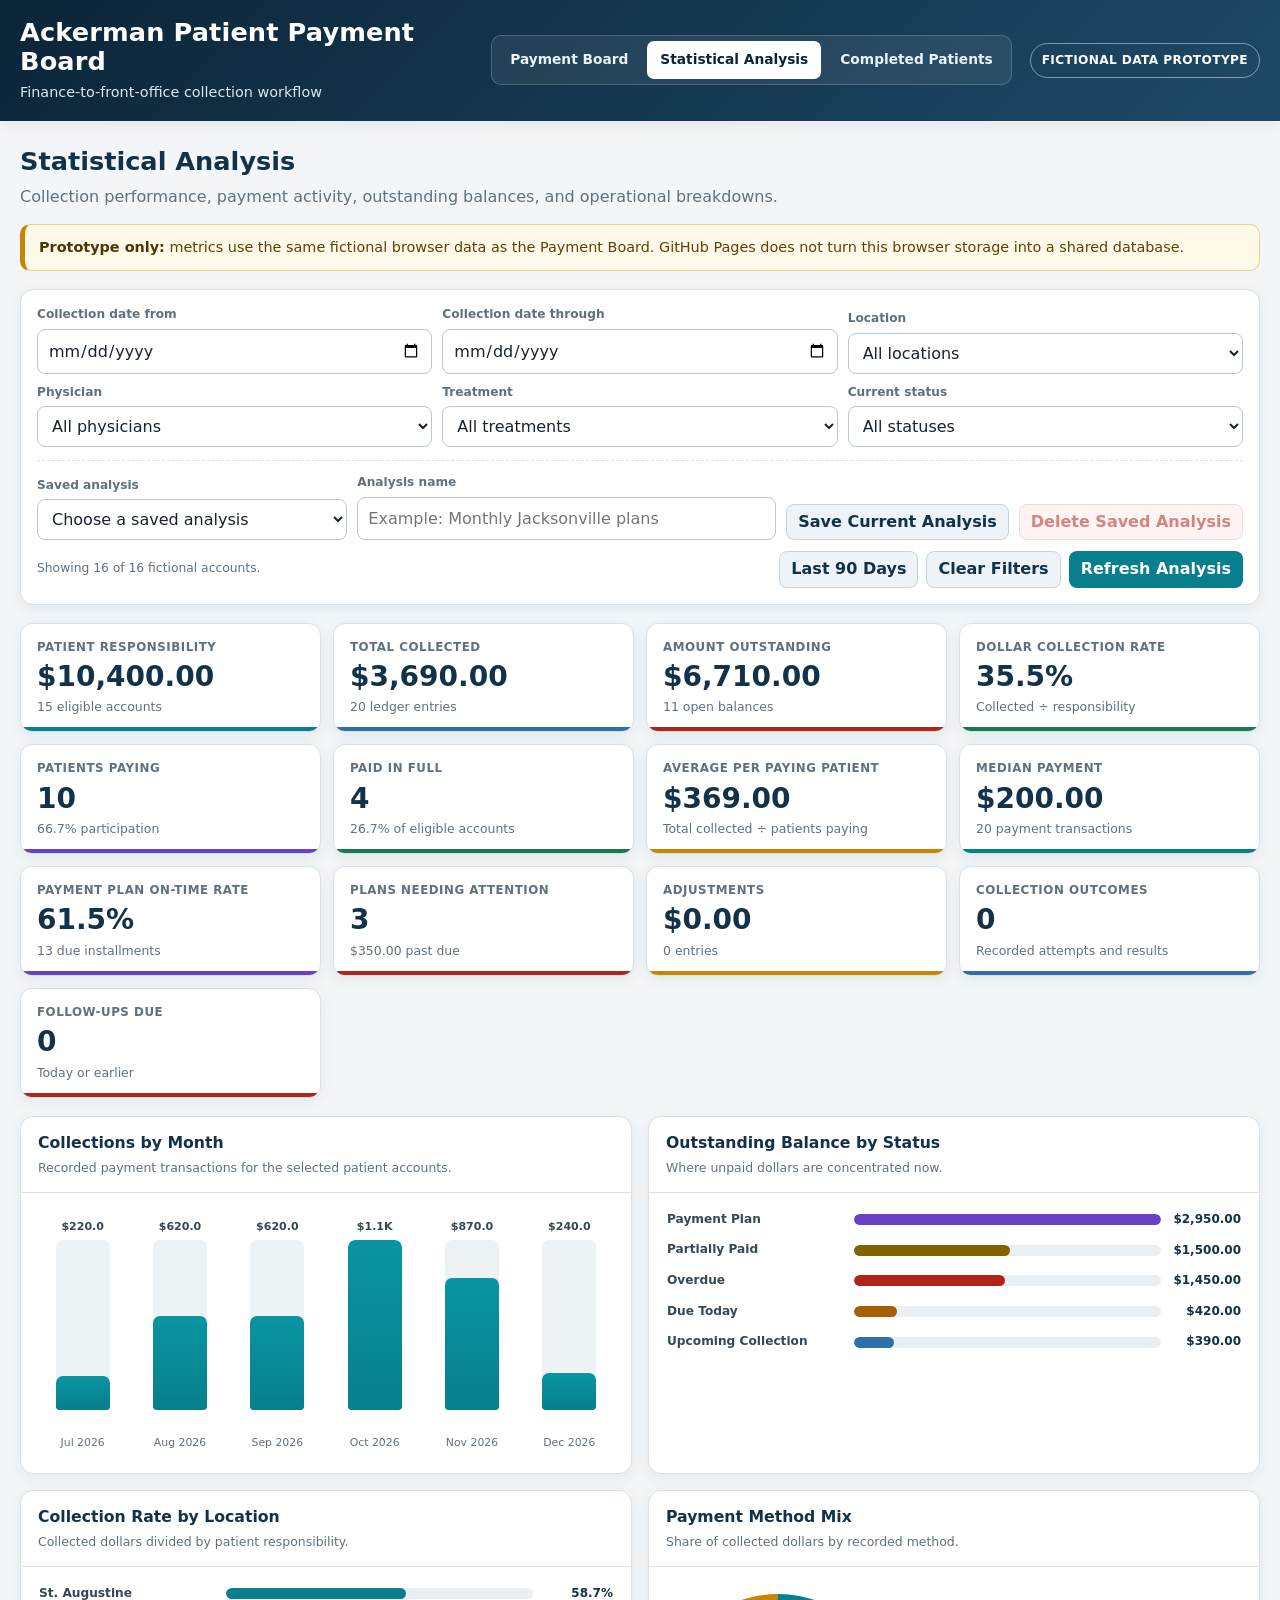
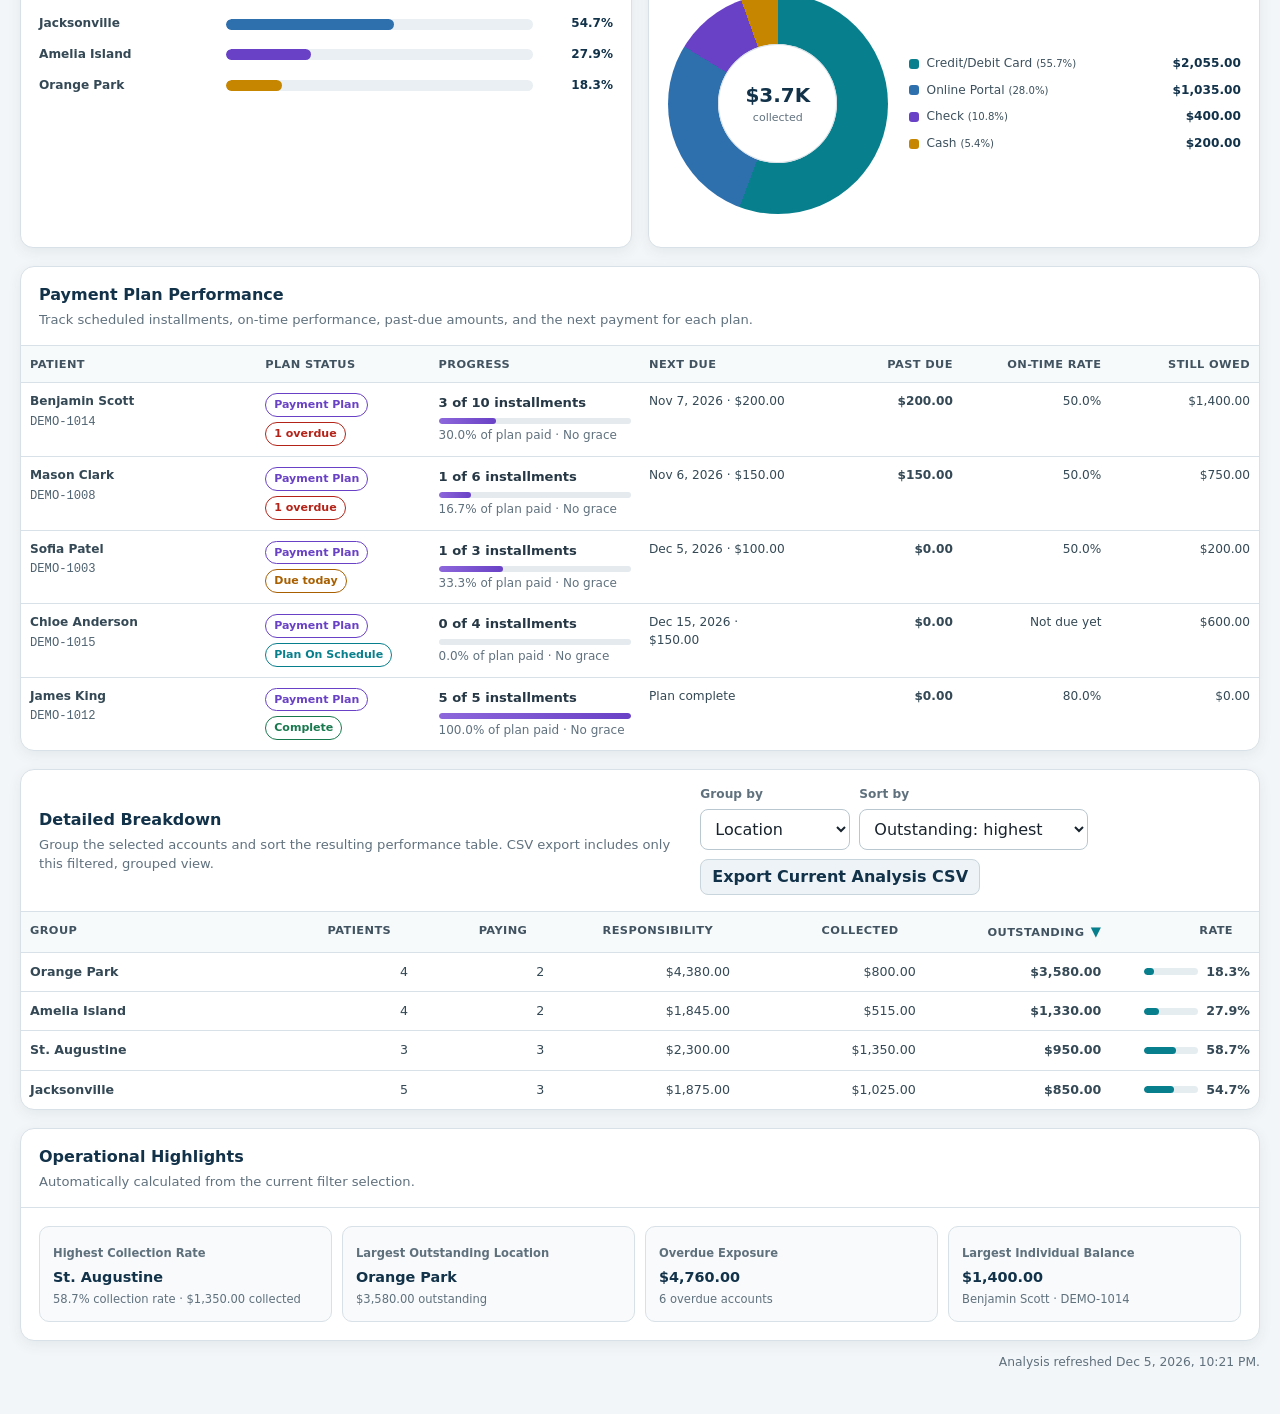
==== analytics.html @ dd2106c2 "Add files via upload" ====
<!DOCTYPE html>
<html lang="en">
<head>
  <meta charset="UTF-8">
  <meta name="viewport" content="width=device-width, initial-scale=1.0">
  <meta name="description" content="Statistical analysis for the fictional Ackerman patient payment prototype.">
  <link rel="icon" href="data:,">
  <title>Ackerman Payment Statistical Analysis - Prototype</title>
  <link rel="stylesheet" href="styles.css">
  <script src="data.js" defer></script>
  <script src="analytics.js" defer></script>
</head>
<body>
  <header class="app-header">
    <div class="header-inner">
      <div class="brand">
        <h1>Ackerman Patient Payment Board</h1>
        <p>Finance-to-front-office collection workflow</p>
      </div>
      <nav class="app-nav" aria-label="Application pages">
        <a href="index.html">Payment Board</a>
        <a class="active" href="analytics.html" aria-current="page">Statistical Analysis</a>
        <a href="completed.html">Completed Patients</a>
      </nav>
      <div class="demo-chip">FICTIONAL DATA PROTOTYPE</div>
    </div>
  </header>

  <main class="page-shell">
    <div class="page-heading">
      <div>
        <h2>Statistical Analysis</h2>
        <p>Collection performance, payment activity, outstanding balances, and operational breakdowns.</p>
      </div>
    </div>

    <div class="notice">
      <strong>Prototype only:</strong> metrics use the same fictional browser data as the Payment Board. GitHub Pages does not turn this browser storage into a shared database.
    </div>

    <section class="analytics-filter-panel" aria-label="Analysis filters">
      <div class="analytics-filter-grid">
        <div class="field">
          <label for="fromDate">Collection date from</label>
          <input id="fromDate" type="date">
        </div>
        <div class="field">
          <label for="toDate">Collection date through</label>
          <input id="toDate" type="date">
        </div>
        <div class="field">
          <label for="analyticsLocationFilter">Location</label>
          <select id="analyticsLocationFilter">
            <option value="all">All locations</option>
          </select>
        </div>
        <div class="field">
          <label for="analyticsPhysicianFilter">Physician</label>
          <select id="analyticsPhysicianFilter">
            <option value="all">All physicians</option>
          </select>
        </div>
        <div class="field">
          <label for="analyticsTreatmentFilter">Treatment</label>
          <select id="analyticsTreatmentFilter">
            <option value="all">All treatments</option>
          </select>
        </div>
        <div class="field">
          <label for="analyticsStatusFilter">Current status</label>
          <select id="analyticsStatusFilter">
            <option value="all">All statuses</option>
            <option value="Overdue">Overdue</option>
            <option value="Due Today">Due Today</option>
            <option value="Upcoming Collection">Upcoming Collection</option>
            <option value="Partially Paid">All Partially Paid</option>
            <option value="Partial Overdue">Partially Paid - Overdue</option>
            <option value="Partial Due Today">Partially Paid - Due Today</option>
            <option value="Payment Plan">All Payment Plans</option>
            <option value="Plan Overdue">Payment Plan - Overdue</option>
            <option value="Plan Due Today">Payment Plan - Due Today</option>
            <option value="Plan Grace Period">Payment Plan - Grace Period</option>
            <option value="Plan On Schedule">Payment Plan - On Schedule</option>
            <option value="Paid in Full">Paid in Full</option>
            <option value="No Responsibility">No Responsibility</option>
          </select>
        </div>
      </div>
      <div class="saved-view-bar analytics-saved-views" aria-label="Saved analysis views">
        <div class="field"><label for="analyticsSavedViewSelect">Saved analysis</label><select id="analyticsSavedViewSelect"><option value="">Choose a saved analysis</option></select></div>
        <div class="field"><label for="analyticsSavedViewName">Analysis name</label><input id="analyticsSavedViewName" maxlength="60" placeholder="Example: Monthly Jacksonville plans"></div>
        <button class="btn btn-secondary" id="saveAnalyticsViewButton" type="button">Save Current Analysis</button>
        <button class="btn btn-danger" id="deleteAnalyticsViewButton" type="button" disabled>Delete Saved Analysis</button>
      </div>
      <div class="analytics-filter-footer">
        <div class="filter-context" id="filterContext" aria-live="polite">Showing all fictional patient accounts.</div>
        <div class="toolbar-actions-right">
          <button class="btn btn-secondary" id="last90Button" type="button">Last 90 Days</button>
          <button class="btn btn-secondary" id="clearAnalyticsFilters" type="button">Clear Filters</button>
          <button class="btn btn-primary" id="refreshAnalytics" type="button">Refresh Analysis</button>
        </div>
      </div>
    </section>

    <section class="kpi-grid" aria-label="Key performance indicators">
      <article class="kpi-card">
        <div class="kpi-label">Patient Responsibility</div>
        <div class="kpi-value" id="totalResponsibility">$0</div>
        <div class="kpi-subtext" id="responsibilitySubtext">0 eligible accounts</div>
      </article>
      <article class="kpi-card blue">
        <div class="kpi-label">Total Collected</div>
        <div class="kpi-value" id="totalCollected">$0</div>
        <div class="kpi-subtext" id="collectedSubtext">Across selected accounts</div>
      </article>
      <article class="kpi-card red">
        <div class="kpi-label">Amount Outstanding</div>
        <div class="kpi-value" id="totalOutstanding">$0</div>
        <div class="kpi-subtext" id="outstandingSubtext">0 open balances</div>
      </article>
      <article class="kpi-card green">
        <div class="kpi-label">Dollar Collection Rate</div>
        <div class="kpi-value" id="collectionRateKpi">0%</div>
        <div class="kpi-subtext">Collected ÷ responsibility</div>
      </article>
      <article class="kpi-card purple">
        <div class="kpi-label">Patients Paying</div>
        <div class="kpi-value" id="payingPatients">0</div>
        <div class="kpi-subtext" id="participationRate">0% participation</div>
      </article>
      <article class="kpi-card green">
        <div class="kpi-label">Paid in Full</div>
        <div class="kpi-value" id="paidInFull">0</div>
        <div class="kpi-subtext" id="paidInFullRate">0% of eligible accounts</div>
      </article>
      <article class="kpi-card gold">
        <div class="kpi-label">Average per Paying Patient</div>
        <div class="kpi-value" id="averageCollected">$0</div>
        <div class="kpi-subtext">Total collected ÷ patients paying</div>
      </article>
      <article class="kpi-card">
        <div class="kpi-label">Median Payment</div>
        <div class="kpi-value" id="medianPayment">$0</div>
        <div class="kpi-subtext" id="paymentCountSubtext">0 payment transactions</div>
      </article>
      <article class="kpi-card purple">
        <div class="kpi-label">Payment Plan On-Time Rate</div>
        <div class="kpi-value" id="planOnTimeRate">0%</div>
        <div class="kpi-subtext" id="planInstallmentSubtext">0 installments due</div>
      </article>
      <article class="kpi-card red">
        <div class="kpi-label">Plans Needing Attention</div>
        <div class="kpi-value" id="plansNeedingAttention">0</div>
        <div class="kpi-subtext" id="planPastDueSubtext">$0 past due</div>
      </article>
      <article class="kpi-card gold">
        <div class="kpi-label">Adjustments</div>
        <div class="kpi-value" id="totalAdjustments">$0</div>
        <div class="kpi-subtext" id="adjustmentCountSubtext">0 entries</div>
      </article>
      <article class="kpi-card blue">
        <div class="kpi-label">Collection Outcomes</div>
        <div class="kpi-value" id="outcomeCount">0</div>
        <div class="kpi-subtext">Recorded attempts and results</div>
      </article>
      <article class="kpi-card red">
        <div class="kpi-label">Follow-ups Due</div>
        <div class="kpi-value" id="followUpCount">0</div>
        <div class="kpi-subtext">Today or earlier</div>
      </article>
    </section>

    <section class="analytics-grid" aria-label="Analysis charts">
      <article class="chart-card">
        <div class="chart-header">
          <div>
            <h3>Collections by Month</h3>
            <p>Recorded payment transactions for the selected patient accounts.</p>
          </div>
        </div>
        <div class="chart-body" id="monthlyChart"></div>
      </article>

      <article class="chart-card">
        <div class="chart-header">
          <div>
            <h3>Outstanding Balance by Status</h3>
            <p>Where unpaid dollars are concentrated now.</p>
          </div>
        </div>
        <div class="chart-body" id="statusChart"></div>
      </article>

      <article class="chart-card">
        <div class="chart-header">
          <div>
            <h3>Collection Rate by Location</h3>
            <p>Collected dollars divided by patient responsibility.</p>
          </div>
        </div>
        <div class="chart-body" id="locationChart"></div>
      </article>

      <article class="chart-card">
        <div class="chart-header">
          <div>
            <h3>Payment Method Mix</h3>
            <p>Share of collected dollars by recorded method.</p>
          </div>
        </div>
        <div class="chart-body" id="methodChart"></div>
      </article>
    </section>


    <section class="panel" style="margin-bottom: 18px" aria-labelledby="planPerformanceHeading">
      <div class="panel-header">
        <div>
          <h3 id="planPerformanceHeading">Payment Plan Performance</h3>
          <p>Track scheduled installments, on-time performance, past-due amounts, and the next payment for each plan.</p>
        </div>
      </div>
      <div class="table-wrap">
        <table class="breakdown-table plan-performance-table">
          <caption class="sr-only">Payment plan performance by patient</caption>
          <colgroup>
            <col style="width: 19%">
            <col style="width: 14%">
            <col style="width: 17%">
            <col style="width: 13%">
            <col style="width: 13%">
            <col style="width: 12%">
            <col style="width: 12%">
          </colgroup>
          <thead>
            <tr>
              <th>Patient</th>
              <th>Plan Status</th>
              <th>Progress</th>
              <th>Next Due</th>
              <th class="numeric">Past Due</th>
              <th class="numeric">On-Time Rate</th>
              <th class="numeric">Still Owed</th>
            </tr>
          </thead>
          <tbody id="planPerformanceBody"></tbody>
        </table>
        <div class="empty-state" id="planPerformanceEmpty" hidden>
          <strong>No payment plans in this selection</strong>
          Change the filters or add a fictional payment plan from the Payment Board.
        </div>
      </div>
    </section>

    <section class="panel" aria-labelledby="breakdownHeading">
      <div class="panel-header">
        <div>
          <h3 id="breakdownHeading">Detailed Breakdown</h3>
          <p>Group the selected accounts and sort the resulting performance table. CSV export includes only this filtered, grouped view.</p>
        </div>
        <div class="breakdown-controls">
          <div class="field">
            <label for="groupBySelect">Group by</label>
            <select id="groupBySelect">
              <option value="location">Location</option>
              <option value="physician">Physician</option>
              <option value="treatment">Treatment</option>
              <option value="insurance">Insurance</option>
              <option value="status">Status</option>
            </select>
          </div>
          <div class="field">
            <label for="breakdownSortSelect">Sort by</label>
            <select id="breakdownSortSelect">
              <option value="outstanding:desc">Outstanding: highest</option>
              <option value="collected:desc">Collected: highest</option>
              <option value="responsibility:desc">Responsibility: highest</option>
              <option value="rate:desc">Collection rate: highest</option>
              <option value="patients:desc">Patient count: highest</option>
              <option value="name:asc">Group name: A-Z</option>
            </select>
          </div>
          <button class="btn btn-secondary" id="exportAnalysisButton" type="button">Export Current Analysis CSV</button>
        </div>
      </div>
      <div class="table-wrap">
        <table class="breakdown-table">
          <caption class="sr-only">Grouped collection performance</caption>
          <colgroup>
            <col style="width: 22%">
            <col style="width: 10%">
            <col style="width: 11%">
            <col style="width: 15%">
            <col style="width: 15%">
            <col style="width: 15%">
            <col style="width: 12%">
          </colgroup>
          <thead>
            <tr>
              <th scope="col"><button class="sort-button breakdown-sort" type="button" data-sort-key="name">Group <span class="sort-indicator" aria-hidden="true"></span></button></th>
              <th class="numeric" scope="col"><button class="sort-button breakdown-sort" type="button" data-sort-key="patients">Patients <span class="sort-indicator" aria-hidden="true"></span></button></th>
              <th class="numeric" scope="col"><button class="sort-button breakdown-sort" type="button" data-sort-key="paying">Paying <span class="sort-indicator" aria-hidden="true"></span></button></th>
              <th class="numeric" scope="col"><button class="sort-button breakdown-sort" type="button" data-sort-key="responsibility">Responsibility <span class="sort-indicator" aria-hidden="true"></span></button></th>
              <th class="numeric" scope="col"><button class="sort-button breakdown-sort" type="button" data-sort-key="collected">Collected <span class="sort-indicator" aria-hidden="true"></span></button></th>
              <th class="numeric" scope="col"><button class="sort-button breakdown-sort" type="button" data-sort-key="outstanding">Outstanding <span class="sort-indicator" aria-hidden="true"></span></button></th>
              <th class="numeric" scope="col"><button class="sort-button breakdown-sort" type="button" data-sort-key="rate">Rate <span class="sort-indicator" aria-hidden="true"></span></button></th>
            </tr>
          </thead>
          <tbody id="breakdownTableBody"></tbody>
        </table>
        <div class="empty-state" id="analysisEmpty" hidden>
          <strong>No data for this filter selection</strong>
          Clear or change the analysis filters.
        </div>
      </div>
    </section>

    <section class="panel" style="margin-top: 18px" aria-labelledby="insightsHeading">
      <div class="panel-header">
        <div>
          <h3 id="insightsHeading">Operational Highlights</h3>
          <p>Automatically calculated from the current filter selection.</p>
        </div>
      </div>
      <div class="panel-body">
        <div class="insights-grid">
          <article class="insight-card">
            <span>Highest Collection Rate</span>
            <strong id="bestLocation">-</strong>
            <small id="bestLocationDetail">No qualifying data</small>
          </article>
          <article class="insight-card">
            <span>Largest Outstanding Location</span>
            <strong id="largestOutstandingLocation">-</strong>
            <small id="largestOutstandingLocationDetail">No qualifying data</small>
          </article>
          <article class="insight-card">
            <span>Overdue Exposure</span>
            <strong id="overdueExposure">$0</strong>
            <small id="overdueExposureDetail">0 overdue accounts</small>
          </article>
          <article class="insight-card">
            <span>Largest Individual Balance</span>
            <strong id="largestBalance">$0</strong>
            <small id="largestBalanceDetail">No open balances</small>
          </article>
        </div>
      </div>
    </section>

    <div class="footer-note" id="analysisUpdated">Analysis has not been refreshed.</div>
  </main>

  <div class="toast-region" id="toastRegion" aria-live="polite" aria-atomic="true"></div>
</body>
</html>
---- styles.css ----
:root {
  --navy-950: #0b2538;
  --navy-900: #12324a;
  --navy-800: #1f4967;
  --teal-700: #087f8c;
  --teal-600: #0a94a2;
  --teal-100: #dff4f5;
  --background: #f3f6f8;
  --surface: #ffffff;
  --surface-muted: #f7fafb;
  --border: #d8e1e7;
  --border-strong: #b9c7d0;
  --text: #18232d;
  --muted: #60717e;
  --muted-2: #7a8993;
  --shadow-sm: 0 4px 14px rgba(18, 50, 74, 0.07);
  --shadow-md: 0 12px 32px rgba(18, 50, 74, 0.11);
  --focus: 0 0 0 3px rgba(8, 127, 140, 0.2);
  --ready: #e8f2ff;
  --ready-accent: #2e6fae;
  --due: #fff2d9;
  --due-accent: #a85f00;
  --overdue: #ffe8ea;
  --overdue-accent: #b42318;
  --partial: #fff8cc;
  --partial-accent: #806300;
  --plan: #f0e7ff;
  --plan-accent: #6941c6;
  --paid: #def7e5;
  --paid-accent: #18794e;
  --none: #edf1f4;
  --none-accent: #53636f;
  --danger: #b42318;
  --success: #18794e;
  --warning: #9a6700;
  --chart-1: #087f8c;
  --chart-2: #2e6fae;
  --chart-3: #6941c6;
  --chart-4: #c78600;
  --chart-5: #18794e;
  --chart-6: #b42318;
}

* {
  box-sizing: border-box;
}

[hidden] {
  display: none !important;
}

html {
  min-width: 0;
  overflow-x: hidden;
}

body {
  margin: 0;
  min-width: 0;
  color: var(--text);
  background: var(--background);
  font-family: Inter, ui-sans-serif, system-ui, -apple-system, BlinkMacSystemFont, "Segoe UI", sans-serif;
  line-height: 1.45;
}

button,
input,
select,
textarea {
  font: inherit;
}

button,
a,
input,
select,
textarea {
  -webkit-tap-highlight-color: transparent;
}

button:focus-visible,
a:focus-visible,
input:focus-visible,
select:focus-visible,
textarea:focus-visible {
  outline: none;
  box-shadow: var(--focus);
}

button:disabled {
  cursor: not-allowed;
  opacity: 0.55;
}

.sr-only {
  position: absolute;
  width: 1px;
  height: 1px;
  padding: 0;
  margin: -1px;
  overflow: hidden;
  clip: rect(0, 0, 0, 0);
  white-space: nowrap;
  border: 0;
}

.app-header {
  color: #ffffff;
  background: linear-gradient(135deg, var(--navy-950), var(--navy-800));
  box-shadow: var(--shadow-sm);
}

.header-inner {
  width: min(1720px, 100%);
  margin: 0 auto;
  padding: 18px 28px;
  display: grid;
  grid-template-columns: minmax(260px, 1fr) auto auto;
  align-items: center;
  gap: 18px;
}

.brand h1 {
  margin: 0;
  font-size: clamp(1.2rem, 2vw, 1.78rem);
  line-height: 1.15;
  letter-spacing: 0.005em;
}

.brand p {
  margin: 5px 0 0;
  color: #dbe8ef;
  font-size: 0.9rem;
}

.app-nav {
  display: inline-flex;
  align-items: center;
  gap: 6px;
  padding: 5px;
  border: 1px solid rgba(255, 255, 255, 0.18);
  border-radius: 10px;
  background: rgba(255, 255, 255, 0.07);
}

.app-nav a {
  min-height: 38px;
  padding: 8px 13px;
  border-radius: 7px;
  color: #eaf3f7;
  text-decoration: none;
  font-size: 0.86rem;
  font-weight: 760;
  display: inline-flex;
  align-items: center;
  gap: 7px;
  white-space: nowrap;
}

.app-nav a:hover {
  background: rgba(255, 255, 255, 0.1);
}

.app-nav a.active {
  color: var(--navy-950);
  background: #ffffff;
}

.demo-chip {
  padding: 8px 11px;
  border: 1px solid rgba(255, 255, 255, 0.45);
  border-radius: 999px;
  color: #ffffff;
  font-size: 0.76rem;
  font-weight: 800;
  letter-spacing: 0.03em;
  white-space: nowrap;
}

.page-shell {
  width: min(1720px, 100%);
  margin: 0 auto;
  padding: 22px 28px 42px;
}

.page-heading {
  margin: 0 0 16px;
  display: flex;
  align-items: flex-end;
  justify-content: space-between;
  gap: 18px;
}

.page-heading h2 {
  margin: 0;
  color: var(--navy-900);
  font-size: clamp(1.25rem, 2vw, 1.75rem);
}

.page-heading p {
  margin: 5px 0 0;
  color: var(--muted);
}

.notice {
  margin-bottom: 18px;
  padding: 12px 14px;
  border: 1px solid #ead08a;
  border-left: 5px solid #c78600;
  border-radius: 10px;
  color: #5d4300;
  background: #fff9e9;
  font-size: 0.9rem;
}

.notice strong {
  color: #4c3700;
}

.summary-grid {
  display: grid;
  grid-template-columns: repeat(5, minmax(0, 1fr));
  gap: 12px;
  margin-bottom: 18px;
}

.summary-card,
.kpi-card {
  min-width: 0;
  padding: 15px 16px;
  border: 1px solid var(--border);
  border-radius: 12px;
  background: var(--surface);
  box-shadow: var(--shadow-sm);
}

.summary-label,
.kpi-label {
  color: var(--muted);
  font-size: 0.74rem;
  font-weight: 800;
  letter-spacing: 0.045em;
  text-transform: uppercase;
}

.summary-value,
.kpi-value {
  margin-top: 4px;
  color: var(--navy-900);
  font-size: clamp(1.35rem, 2.2vw, 1.75rem);
  font-weight: 850;
  line-height: 1.2;
  font-variant-numeric: tabular-nums;
  overflow-wrap: anywhere;
}

.summary-subtext,
.kpi-subtext {
  margin-top: 5px;
  color: var(--muted);
  font-size: 0.78rem;
}

.workspace,
.panel {
  min-width: 0;
  border: 1px solid var(--border);
  border-radius: 14px;
  background: var(--surface);
  box-shadow: var(--shadow-sm);
  overflow: hidden;
}

.panel {
  overflow: visible;
}

.panel-header {
  padding: 16px 18px;
  border-bottom: 1px solid var(--border);
  display: flex;
  align-items: center;
  justify-content: space-between;
  gap: 14px;
}

.panel-header h3 {
  margin: 0;
  color: var(--navy-900);
  font-size: 1rem;
}

.panel-header p {
  margin: 4px 0 0;
  color: var(--muted);
  font-size: 0.82rem;
}

.panel-body {
  padding: 18px;
}

.toolbar {
  padding: 16px;
  border-bottom: 1px solid var(--border);
  background: var(--surface);
}

.toolbar-grid {
  display: grid;
  grid-template-columns: minmax(230px, 1.65fr) repeat(5, minmax(135px, 1fr));
  gap: 10px;
  align-items: end;
}

.toolbar-actions {
  margin-top: 12px;
  display: flex;
  align-items: center;
  justify-content: space-between;
  gap: 12px;
  flex-wrap: wrap;
}

.toolbar-actions-left,
.toolbar-actions-right {
  display: flex;
  align-items: center;
  gap: 8px;
  flex-wrap: wrap;
}

.field {
  min-width: 0;
  display: flex;
  flex-direction: column;
  gap: 5px;
}

.field label {
  color: var(--muted);
  font-size: 0.76rem;
  font-weight: 780;
}

.field-hint {
  color: var(--muted-2);
  font-size: 0.72rem;
}

input,
select,
textarea {
  width: 100%;
  min-width: 0;
  padding: 9px 10px;
  border: 1px solid var(--border-strong);
  border-radius: 8px;
  color: var(--text);
  background: #ffffff;
}

input:hover,
select:hover,
textarea:hover {
  border-color: #91a6b3;
}

input:focus,
select:focus,
textarea:focus {
  outline: none;
  border-color: var(--teal-700);
  box-shadow: var(--focus);
}

input:disabled,
select:disabled,
textarea:disabled {
  color: #657580;
  background: #edf2f5;
  cursor: not-allowed;
}

textarea {
  resize: vertical;
}

.btn {
  min-height: 36px;
  padding: 8px 11px;
  border: 1px solid transparent;
  border-radius: 8px;
  font-weight: 780;
  line-height: 1.15;
  cursor: pointer;
  display: inline-flex;
  align-items: center;
  justify-content: center;
  text-decoration: none;
  transition: transform 0.08s ease, filter 0.15s ease, box-shadow 0.15s ease;
}

.btn:hover:not(:disabled) {
  filter: brightness(0.97);
}

.btn:active:not(:disabled) {
  transform: translateY(1px);
}

.btn-primary {
  color: #ffffff;
  background: var(--teal-700);
}

.btn-primary:hover:not(:disabled) {
  background: #066f7a;
}

.btn-secondary {
  color: var(--navy-900);
  border-color: #c9d5dc;
  background: #edf3f6;
}

.btn-ghost {
  color: var(--navy-800);
  border-color: var(--border);
  background: #ffffff;
}

.btn-danger {
  color: var(--danger);
  border-color: #f2b8b5;
  background: #feeceb;
}

.btn-success {
  color: var(--success);
  border-color: #b4dfc4;
  background: #e2f6e8;
}

.btn-small {
  min-height: 31px;
  padding: 6px 8px;
  border-radius: 7px;
  font-size: 0.74rem;
}

.view-tabs {
  display: flex;
  gap: 6px;
  padding: 12px 16px 0;
  border-bottom: 1px solid var(--border);
  background: var(--surface-muted);
}

.tab {
  margin-bottom: -1px;
  padding: 9px 13px;
  border: 1px solid var(--border);
  border-bottom-color: var(--border);
  border-radius: 8px 8px 0 0;
  color: var(--muted);
  background: #edf3f6;
  font-weight: 780;
  cursor: pointer;
}

.tab.active {
  color: var(--navy-900);
  border-bottom-color: #ffffff;
  background: #ffffff;
}

.table-meta {
  padding: 9px 16px;
  display: flex;
  align-items: center;
  justify-content: space-between;
  gap: 12px;
  color: var(--muted);
  font-size: 0.77rem;
  background: #ffffff;
}

.table-wrap {
  min-width: 0;
  width: 100%;
  overflow: visible;
}

table {
  width: 100%;
  border-collapse: collapse;
}

.payment-table {
  table-layout: fixed;
}

.payment-table th,
.payment-table td,
.breakdown-table th,
.breakdown-table td,
.history-table th,
.history-table td {
  min-width: 0;
  padding: 10px 9px;
  border-bottom: 1px solid var(--border);
  vertical-align: top;
  text-align: left;
  overflow-wrap: anywhere;
}

.payment-table th,
.breakdown-table th,
.history-table th {
  color: #415360;
  background: #f7fafb;
  font-size: 0.71rem;
  font-weight: 840;
  letter-spacing: 0.035em;
  text-transform: uppercase;
}

.payment-table tbody tr {
  border-left: 5px solid transparent;
  transition: filter 0.12s ease;
}

.payment-table tbody tr:hover {
  filter: brightness(0.986);
}

.payment-table tbody tr:last-child td,
.breakdown-table tbody tr:last-child td,
.history-table tbody tr:last-child td {
  border-bottom: 0;
}

.status-ready {
  border-left-color: var(--ready-accent) !important;
  background: var(--ready);
}

.status-due {
  border-left-color: var(--due-accent) !important;
  background: var(--due);
}

.status-overdue {
  border-left-color: var(--overdue-accent) !important;
  background: var(--overdue);
}

.status-partial {
  border-left-color: var(--partial-accent) !important;
  background: var(--partial);
}

.status-plan {
  border-left-color: var(--plan-accent) !important;
  background: var(--plan);
}

.status-paid {
  border-left-color: var(--paid-accent) !important;
  background: var(--paid);
}

.status-none {
  border-left-color: var(--none-accent) !important;
  background: var(--none);
}

.sort-button {
  width: 100%;
  padding: 0;
  border: 0;
  color: inherit;
  background: transparent;
  display: inline-flex;
  align-items: center;
  justify-content: flex-start;
  gap: 5px;
  text-align: left;
  font: inherit;
  font-weight: inherit;
  text-transform: inherit;
  letter-spacing: inherit;
  cursor: pointer;
}

.sort-button:hover {
  color: var(--teal-700);
}

.sort-indicator {
  min-width: 12px;
  color: var(--teal-700);
  font-size: 0.83rem;
}

.patient-name {
  color: var(--navy-900);
  font-size: 0.93rem;
  font-weight: 840;
  line-height: 1.25;
}

.mrn {
  margin-top: 3px;
  color: #4e6270;
  font-family: ui-monospace, SFMono-Regular, Menlo, Consolas, monospace;
  font-size: 0.76rem;
}

.cell-primary {
  color: #263845;
  font-size: 0.82rem;
  font-weight: 760;
}

.cell-secondary {
  margin-top: 3px;
  color: var(--muted);
  font-size: 0.75rem;
  line-height: 1.35;
}

.status-pill {
  display: inline-flex;
  align-items: center;
  justify-content: center;
  max-width: 100%;
  padding: 4px 8px;
  border: 1px solid currentColor;
  border-radius: 999px;
  background: rgba(255, 255, 255, 0.66);
  font-size: 0.69rem;
  font-weight: 840;
  line-height: 1.25;
  text-align: center;
}

.status-pill.ready { color: var(--ready-accent); }
.status-pill.due { color: var(--due-accent); }
.status-pill.overdue { color: var(--overdue-accent); }
.status-pill.partial { color: var(--partial-accent); }
.status-pill.plan { color: var(--plan-accent); }
.status-pill.paid { color: var(--paid-accent); }
.status-pill.none { color: var(--none-accent); }

.financial-stack {
  display: grid;
  grid-template-columns: 1fr;
  gap: 3px;
}

.financial-line {
  min-width: 0;
  display: flex;
  align-items: baseline;
  justify-content: space-between;
  gap: 7px;
  font-size: 0.73rem;
}

.financial-line span {
  color: var(--muted);
}

.financial-line strong {
  color: #263845;
  font-size: 0.79rem;
  font-variant-numeric: tabular-nums;
  text-align: right;
}

.financial-line.balance strong {
  color: var(--navy-900);
  font-size: 0.9rem;
}

.actions {
  display: flex;
  align-items: flex-start;
  gap: 5px;
  flex-wrap: wrap;
}

.date-main {
  color: #2b3b47;
  font-size: 0.79rem;
  font-weight: 760;
}

.date-relative {
  margin-top: 2px;
  color: var(--muted);
  font-size: 0.71rem;
}

.empty-state {
  padding: 46px 20px;
  color: var(--muted);
  text-align: center;
}

.empty-state strong {
  display: block;
  margin-bottom: 5px;
  color: var(--navy-900);
  font-size: 1rem;
}

.footer-note {
  margin-top: 13px;
  color: var(--muted);
  font-size: 0.77rem;
  text-align: right;
}

dialog {
  width: min(760px, calc(100vw - 28px));
  max-height: 92vh;
  padding: 0;
  border: 0;
  border-radius: 14px;
  background: #ffffff;
  box-shadow: 0 28px 80px rgba(5, 25, 38, 0.32);
}

dialog::backdrop {
  background: rgba(7, 24, 36, 0.62);
  backdrop-filter: blur(2px);
}

.modal-header {
  padding: 15px 18px;
  color: #ffffff;
  background: var(--navy-900);
  display: flex;
  align-items: center;
  justify-content: space-between;
  gap: 14px;
}

.modal-header h2 {
  margin: 0;
  font-size: 1.1rem;
}

.modal-header p {
  margin: 3px 0 0;
  color: #dce8ef;
  font-size: 0.78rem;
}

.icon-button {
  width: 36px;
  height: 36px;
  padding: 0;
  border: 0;
  border-radius: 8px;
  color: inherit;
  background: transparent;
  font-size: 1.4rem;
  cursor: pointer;
}

.icon-button:hover {
  background: rgba(255, 255, 255, 0.1);
}

.modal-body {
  max-height: calc(92vh - 132px);
  padding: 18px;
  overflow-y: auto;
}

.modal-footer {
  padding: 13px 18px;
  border-top: 1px solid var(--border);
  background: var(--surface-muted);
  display: flex;
  align-items: center;
  justify-content: flex-end;
  gap: 8px;
  flex-wrap: wrap;
}

.modal-footer.split {
  justify-content: space-between;
}

.modal-footer-group {
  display: flex;
  gap: 8px;
  flex-wrap: wrap;
}

.form-grid {
  display: grid;
  grid-template-columns: repeat(2, minmax(0, 1fr));
  gap: 12px;
}

.form-grid .full {
  grid-column: 1 / -1;
}

.form-callout {
  grid-column: 1 / -1;
  padding: 10px 12px;
  border: 1px solid #cfdbe2;
  border-radius: 8px;
  color: var(--muted);
  background: #f7fafb;
  font-size: 0.78rem;
}

.payment-summary,
.details-summary {
  display: grid;
  grid-template-columns: repeat(3, minmax(0, 1fr));
  gap: 9px;
  margin-bottom: 14px;
}

.mini-card {
  min-width: 0;
  padding: 10px;
  border: 1px solid var(--border);
  border-radius: 8px;
  background: var(--surface-muted);
}

.mini-card span {
  display: block;
  color: var(--muted);
  font-size: 0.7rem;
  font-weight: 700;
}

.mini-card strong {
  display: block;
  margin-top: 3px;
  color: var(--navy-900);
  font-size: 0.88rem;
  overflow-wrap: anywhere;
}

.detail-section {
  margin-top: 16px;
}

.detail-section:first-child {
  margin-top: 0;
}

.detail-section h3 {
  margin: 0 0 8px;
  color: var(--navy-900);
  font-size: 0.9rem;
}

.detail-grid {
  display: grid;
  grid-template-columns: repeat(2, minmax(0, 1fr));
  gap: 9px 14px;
}

.detail-item {
  min-width: 0;
  padding-bottom: 7px;
  border-bottom: 1px solid #edf1f3;
}

.detail-item span {
  display: block;
  color: var(--muted);
  font-size: 0.7rem;
  font-weight: 700;
}

.detail-item strong {
  display: block;
  margin-top: 2px;
  color: #2b3b47;
  font-size: 0.83rem;
  overflow-wrap: anywhere;
}

.notes-box {
  padding: 11px 12px;
  border: 1px solid var(--border);
  border-radius: 8px;
  color: #354854;
  background: #f8fafb;
  font-size: 0.82rem;
  white-space: pre-wrap;
}

.history-wrap {
  border: 1px solid var(--border);
  border-radius: 9px;
  overflow: hidden;
}

.history-table {
  table-layout: fixed;
}

.history-table td {
  font-size: 0.78rem;
}

.toast-region {
  position: fixed;
  right: 20px;
  bottom: 20px;
  z-index: 1000;
  display: grid;
  gap: 8px;
  pointer-events: none;
}

.toast {
  width: min(360px, calc(100vw - 40px));
  padding: 11px 13px;
  border: 1px solid #a8c8b4;
  border-left: 5px solid var(--success);
  border-radius: 9px;
  color: #173f2a;
  background: #effaf3;
  box-shadow: var(--shadow-md);
  font-size: 0.82rem;
  animation: toast-in 0.18s ease-out;
}

.toast.error {
  border-color: #efb4b0;
  border-left-color: var(--danger);
  color: #5b1712;
  background: #fff1f0;
}

@keyframes toast-in {
  from { transform: translateY(8px); opacity: 0; }
  to { transform: translateY(0); opacity: 1; }
}

/* Analytics */
.analytics-filter-panel {
  margin-bottom: 18px;
  padding: 16px;
  border: 1px solid var(--border);
  border-radius: 13px;
  background: var(--surface);
  box-shadow: var(--shadow-sm);
}

.analytics-filter-grid {
  display: grid;
  grid-template-columns: repeat(6, minmax(130px, 1fr));
  gap: 10px;
  align-items: end;
}

.analytics-filter-footer {
  margin-top: 11px;
  display: flex;
  align-items: center;
  justify-content: space-between;
  gap: 12px;
  flex-wrap: wrap;
}

.filter-context {
  color: var(--muted);
  font-size: 0.77rem;
}

.kpi-grid {
  display: grid;
  grid-template-columns: repeat(4, minmax(0, 1fr));
  gap: 12px;
  margin-bottom: 18px;
}

.kpi-card {
  position: relative;
  overflow: hidden;
}

.kpi-card::after {
  content: "";
  position: absolute;
  left: 0;
  right: 0;
  bottom: 0;
  height: 4px;
  background: var(--teal-700);
}

.kpi-card.blue::after { background: var(--chart-2); }
.kpi-card.purple::after { background: var(--chart-3); }
.kpi-card.gold::after { background: var(--chart-4); }
.kpi-card.green::after { background: var(--chart-5); }
.kpi-card.red::after { background: var(--chart-6); }

.analytics-grid {
  display: grid;
  grid-template-columns: repeat(2, minmax(0, 1fr));
  gap: 16px;
  margin-bottom: 18px;
}

.chart-card {
  min-width: 0;
  border: 1px solid var(--border);
  border-radius: 13px;
  background: var(--surface);
  box-shadow: var(--shadow-sm);
  overflow: hidden;
}

.chart-header {
  padding: 15px 17px;
  border-bottom: 1px solid var(--border);
  display: flex;
  align-items: flex-start;
  justify-content: space-between;
  gap: 12px;
}

.chart-header h3 {
  margin: 0;
  color: var(--navy-900);
  font-size: 0.98rem;
}

.chart-header p {
  margin: 4px 0 0;
  color: var(--muted);
  font-size: 0.78rem;
}

.chart-body {
  min-height: 280px;
  padding: 18px;
}

.vertical-bars {
  min-height: 238px;
  display: grid;
  grid-template-columns: repeat(var(--bar-count, 1), minmax(34px, 1fr));
  align-items: end;
  gap: 10px;
}

.vertical-bar-item {
  min-width: 0;
  height: 238px;
  display: grid;
  grid-template-rows: 24px 1fr 34px;
  gap: 5px;
  align-items: end;
}

.vertical-bar-value {
  color: #334754;
  font-size: 0.69rem;
  font-weight: 780;
  text-align: center;
  white-space: nowrap;
}

.vertical-bar-track {
  width: min(54px, 74%);
  height: 100%;
  margin: 0 auto;
  border-radius: 7px 7px 3px 3px;
  background: #edf2f5;
  display: flex;
  align-items: flex-end;
  overflow: hidden;
}

.vertical-bar-fill {
  width: 100%;
  min-height: 2px;
  border-radius: 7px 7px 3px 3px;
  background: linear-gradient(180deg, var(--teal-600), var(--teal-700));
}

.vertical-bar-label {
  color: var(--muted);
  font-size: 0.68rem;
  line-height: 1.2;
  text-align: center;
  overflow-wrap: anywhere;
}

.horizontal-bars {
  display: grid;
  gap: 13px;
}

.horizontal-bar-item {
  display: grid;
  grid-template-columns: minmax(105px, 1.15fr) minmax(150px, 2fr) auto;
  align-items: center;
  gap: 10px;
}

.horizontal-bar-label {
  min-width: 0;
  color: #344955;
  font-size: 0.76rem;
  font-weight: 760;
  overflow-wrap: anywhere;
}

.horizontal-bar-track {
  height: 11px;
  border-radius: 999px;
  background: #e9eff2;
  overflow: hidden;
}

.horizontal-bar-fill {
  height: 100%;
  min-width: 2px;
  border-radius: 999px;
  background: var(--teal-700);
}

.horizontal-bar-value {
  min-width: 70px;
  color: var(--navy-900);
  font-size: 0.75rem;
  font-weight: 820;
  text-align: right;
  font-variant-numeric: tabular-nums;
}

.donut-layout {
  min-height: 238px;
  display: grid;
  grid-template-columns: minmax(160px, 0.8fr) minmax(180px, 1.2fr);
  align-items: center;
  gap: 20px;
}

.donut {
  width: min(220px, 100%);
  aspect-ratio: 1;
  margin: 0 auto;
  border-radius: 50%;
  position: relative;
  background: conic-gradient(#dfe7eb 0 100%);
}

.donut::after {
  content: "";
  position: absolute;
  inset: 23%;
  border-radius: 50%;
  background: var(--surface);
  box-shadow: inset 0 0 0 1px var(--border);
}

.donut-center {
  position: absolute;
  inset: 31%;
  z-index: 1;
  display: grid;
  place-content: center;
  text-align: center;
}

.donut-center strong {
  color: var(--navy-900);
  font-size: 1.25rem;
}

.donut-center span {
  color: var(--muted);
  font-size: 0.69rem;
}

.legend {
  display: grid;
  gap: 9px;
}

.legend-item {
  display: grid;
  grid-template-columns: 10px minmax(0, 1fr) auto;
  align-items: center;
  gap: 8px;
  color: #3c505d;
  font-size: 0.76rem;
}

.legend-swatch {
  width: 10px;
  height: 10px;
  border-radius: 3px;
}

.legend-item strong {
  color: var(--navy-900);
  font-variant-numeric: tabular-nums;
}

.chart-empty {
  min-height: 238px;
  display: grid;
  place-content: center;
  color: var(--muted);
  text-align: center;
  font-size: 0.82rem;
}

.breakdown-controls {
  display: flex;
  align-items: flex-end;
  gap: 9px;
  flex-wrap: wrap;
}

.breakdown-controls .field {
  min-width: 150px;
}

.breakdown-table {
  table-layout: fixed;
}

.breakdown-table td {
  color: #344955;
  font-size: 0.79rem;
}

.breakdown-table .numeric {
  text-align: right;
  font-variant-numeric: tabular-nums;
}

.breakdown-table th.numeric .sort-button {
  justify-content: flex-end;
  text-align: right;
}

.rate-cell {
  display: flex;
  align-items: center;
  justify-content: flex-end;
  gap: 8px;
}

.rate-track {
  width: 54px;
  height: 7px;
  border-radius: 999px;
  background: #e6edf1;
  overflow: hidden;
}

.rate-fill {
  height: 100%;
  border-radius: 999px;
  background: var(--teal-700);
}

.insights-grid {
  display: grid;
  grid-template-columns: repeat(4, minmax(0, 1fr));
  gap: 10px;
}

.insight-card {
  min-width: 0;
  padding: 13px;
  border: 1px solid var(--border);
  border-radius: 10px;
  background: #f8fafb;
}

.insight-card span {
  color: var(--muted);
  font-size: 0.72rem;
  font-weight: 760;
}

.insight-card strong {
  display: block;
  margin-top: 4px;
  color: var(--navy-900);
  font-size: 0.9rem;
  overflow-wrap: anywhere;
}

.insight-card small {
  display: block;
  margin-top: 3px;
  color: var(--muted);
  font-size: 0.72rem;
}

@media (max-width: 1400px) {
  .header-inner,
  .page-shell {
    padding-left: 20px;
    padding-right: 20px;
  }

  .toolbar-grid {
    grid-template-columns: minmax(230px, 1.6fr) repeat(3, minmax(135px, 1fr));
  }

  .analytics-filter-grid {
    grid-template-columns: repeat(3, minmax(150px, 1fr));
  }

  .summary-grid {
    grid-template-columns: repeat(5, minmax(135px, 1fr));
  }

  .payment-table th,
  .payment-table td {
    padding-left: 7px;
    padding-right: 7px;
  }
}

@media (max-width: 1150px) {
  .header-inner {
    grid-template-columns: minmax(230px, 1fr) auto;
  }

  .demo-chip {
    display: none;
  }

  .summary-grid {
    grid-template-columns: repeat(3, minmax(0, 1fr));
  }

  .kpi-grid {
    grid-template-columns: repeat(3, minmax(0, 1fr));
  }

  .insights-grid {
    grid-template-columns: repeat(2, minmax(0, 1fr));
  }

  /* Convert the dense patient table to cards instead of adding horizontal scrolling. */
  .payment-table,
  .payment-table tbody,
  .payment-table tr,
  .payment-table td {
    display: block;
    width: 100%;
  }

  .payment-table colgroup,
  .payment-table thead {
    display: none;
  }

  .payment-table tbody {
    padding: 12px;
    display: grid;
    grid-template-columns: repeat(2, minmax(0, 1fr));
    gap: 12px;
  }

  .payment-table tbody tr {
    min-width: 0;
    margin: 0;
    border: 1px solid var(--border);
    border-left-width: 5px;
    border-radius: 10px;
    overflow: hidden;
    box-shadow: 0 3px 10px rgba(18, 50, 74, 0.06);
  }

  .payment-table td {
    min-height: 38px;
    padding: 8px 10px;
    border-bottom: 1px solid rgba(111, 135, 149, 0.18);
    display: grid;
    grid-template-columns: 112px minmax(0, 1fr);
    align-items: start;
    gap: 10px;
  }

  .payment-table td::before {
    content: attr(data-label);
    color: var(--muted);
    font-size: 0.68rem;
    font-weight: 820;
    letter-spacing: 0.03em;
    text-transform: uppercase;
  }

  .payment-table td:last-child {
    border-bottom: 0;
  }

  .payment-table .actions-cell {
    grid-template-columns: 112px minmax(0, 1fr);
  }

  .financial-stack {
    max-width: 260px;
  }

  .vertical-bars {
    gap: 6px;
  }
}

@media (max-width: 900px) {
  .header-inner {
    grid-template-columns: 1fr;
    align-items: start;
  }

  .app-nav {
    width: 100%;
  }

  .app-nav a {
    flex: 1;
    justify-content: center;
  }

  .toolbar-grid,
  .analytics-filter-grid {
    grid-template-columns: repeat(2, minmax(0, 1fr));
  }

  .summary-grid,
  .kpi-grid {
    grid-template-columns: repeat(2, minmax(0, 1fr));
  }

  .analytics-grid {
    grid-template-columns: 1fr;
  }

  .donut-layout {
    grid-template-columns: minmax(150px, 0.8fr) minmax(160px, 1.2fr);
  }

  .breakdown-table,
  .breakdown-table tbody,
  .breakdown-table tr,
  .breakdown-table td {
    display: block;
    width: 100%;
  }

  .breakdown-table colgroup,
  .breakdown-table thead {
    display: none;
  }

  .breakdown-table tbody {
    padding: 10px;
    display: grid;
    gap: 9px;
  }

  .breakdown-table tbody tr {
    padding: 7px 10px;
    border: 1px solid var(--border);
    border-radius: 9px;
  }

  .breakdown-table td {
    padding: 7px 0;
    border-bottom: 1px solid #edf1f3;
    display: grid;
    grid-template-columns: 130px minmax(0, 1fr);
    gap: 10px;
    text-align: left !important;
  }

  .breakdown-table td::before {
    content: attr(data-label);
    color: var(--muted);
    font-size: 0.69rem;
    font-weight: 780;
    text-transform: uppercase;
  }

  .breakdown-table td:last-child {
    border-bottom: 0;
  }

  .rate-cell {
    justify-content: flex-start;
  }
}

@media (max-width: 720px) {
  .page-shell,
  .header-inner {
    padding-left: 13px;
    padding-right: 13px;
  }

  .page-heading {
    align-items: flex-start;
    flex-direction: column;
  }

  .summary-grid,
  .kpi-grid,
  .toolbar-grid,
  .analytics-filter-grid,
  .form-grid,
  .payment-summary,
  .details-summary,
  .detail-grid,
  .insights-grid {
    grid-template-columns: 1fr;
  }

  .form-grid .full {
    grid-column: auto;
  }

  .payment-table tbody {
    grid-template-columns: 1fr;
    padding: 10px;
  }

  .toolbar-actions,
  .analytics-filter-footer {
    align-items: stretch;
    flex-direction: column;
  }

  .toolbar-actions-left,
  .toolbar-actions-right,
  .analytics-filter-footer > div {
    width: 100%;
  }

  .toolbar-actions .btn,
  .analytics-filter-footer .btn {
    flex: 1;
  }

  .modal-footer.split {
    align-items: stretch;
    flex-direction: column;
  }

  .modal-footer-group {
    width: 100%;
  }

  .modal-footer-group .btn {
    flex: 1;
  }

  .donut-layout {
    grid-template-columns: 1fr;
  }

  .donut {
    width: 190px;
  }

  .horizontal-bar-item {
    grid-template-columns: 1fr auto;
    gap: 5px 8px;
  }

  .horizontal-bar-track {
    grid-column: 1 / -1;
    grid-row: 2;
  }

  .horizontal-bar-value {
    grid-column: 2;
    grid-row: 1;
  }

  .vertical-bars {
    min-height: 210px;
    overflow: hidden;
    grid-template-columns: repeat(var(--bar-count, 1), minmax(0, 1fr));
    padding-bottom: 4px;
  }

  .vertical-bar-item {
    height: 210px;
  }

  .toast-region {
    right: 12px;
    bottom: 12px;
  }
}

@media (max-width: 460px) {
  .app-nav a {
    padding-left: 8px;
    padding-right: 8px;
    font-size: 0.78rem;
  }

  .payment-table td,
  .breakdown-table td {
    grid-template-columns: 1fr;
    gap: 3px;
  }

  .payment-table td::before,
  .breakdown-table td::before {
    margin-bottom: 2px;
  }

  .actions .btn {
    flex: 1;
  }
}

@media (prefers-reduced-motion: reduce) {
  *,
  *::before,
  *::after {
    scroll-behavior: auto !important;
    animation-duration: 0.01ms !important;
    animation-iteration-count: 1 !important;
    transition-duration: 0.01ms !important;
  }
}

/* Version 3 additions: completed page, installment plans, and local document attachments */
.summary-grid-six {
  grid-template-columns: repeat(6, minmax(0, 1fr));
}

.summary-grid-five {
  grid-template-columns: repeat(5, minmax(0, 1fr));
}

.summary-card.purple-accent {
  border-bottom: 4px solid var(--plan-accent);
}

.section-title-row {
  padding: 14px 16px 11px;
  border-bottom: 1px solid var(--border);
  display: flex;
  align-items: center;
  justify-content: space-between;
  gap: 16px;
  background: #ffffff;
}

.section-title-row h2 {
  margin: 0;
  color: var(--navy-900);
  font-size: 1rem;
}

.section-title-row p {
  margin: 4px 0 0;
  color: var(--muted);
  font-size: 0.76rem;
}

.record-count-badge {
  flex: 0 0 auto;
  padding: 6px 10px;
  border: 1px solid var(--border);
  border-radius: 999px;
  color: var(--navy-900);
  background: var(--surface-muted);
  font-size: 0.75rem;
  font-weight: 800;
}

.status-stack {
  display: flex;
  align-items: flex-start;
  gap: 5px;
  flex-wrap: wrap;
}

.status-stack.inline-status {
  margin-top: 6px;
}

.status-pill.current {
  color: var(--teal-700);
}

.status-pill.compact {
  padding: 3px 6px;
  font-size: 0.63rem;
}

.btn-documents {
  color: #55309e;
  border-color: #cdbcf1;
  background: #f3edff;
}

.btn-documents:hover:not(:disabled) {
  background: #ebe1ff;
}

.doc-count {
  min-width: 17px;
  height: 17px;
  margin-left: 4px;
  padding: 1px 4px;
  border-radius: 999px;
  color: #ffffff;
  background: var(--plan-accent);
  font-size: 0.62rem;
  line-height: 15px;
  text-align: center;
}

.date-kicker {
  margin-bottom: 2px;
  color: var(--plan-accent);
  font-size: 0.65rem;
  font-weight: 820;
  text-transform: uppercase;
}

.progress-track {
  width: 100%;
  height: 7px;
  border-radius: 999px;
  background: #e4eaee;
  overflow: hidden;
}

.progress-fill {
  height: 100%;
  border-radius: inherit;
  background: var(--teal-700);
}

.progress-fill.plan-fill {
  background: linear-gradient(90deg, #8d67db, var(--plan-accent));
}

.compact-progress {
  height: 6px;
  margin-top: 6px;
}

.plan-progress-block {
  margin-top: 8px;
  padding-top: 7px;
  border-top: 1px solid rgba(105, 65, 198, 0.2);
}

.plan-progress-label {
  margin-bottom: 4px;
  display: flex;
  align-items: center;
  justify-content: space-between;
  gap: 7px;
  color: #4e3a73;
  font-size: 0.67rem;
}

.plan-progress-label strong {
  font-variant-numeric: tabular-nums;
}

.plan-progress-subtext {
  margin-top: 4px;
  color: var(--muted);
  font-size: 0.65rem;
}

.wide-dialog {
  width: min(1000px, calc(100vw - 28px));
}

.payment-plan-editor {
  padding: 14px;
  border: 1px solid #cdbcf1;
  border-radius: 11px;
  background: #fbf9ff;
}

.plan-editor-header,
.detail-section-heading,
.document-list-heading {
  display: flex;
  align-items: flex-start;
  justify-content: space-between;
  gap: 12px;
}

.plan-editor-header h3,
.document-list-heading h3 {
  margin: 0;
  color: var(--navy-900);
  font-size: 0.95rem;
}

.plan-editor-header p,
.detail-section-heading p {
  margin: 3px 0 0;
  color: var(--muted);
  font-size: 0.74rem;
}

.plan-config-grid {
  margin-top: 12px;
  display: grid;
  grid-template-columns: repeat(3, minmax(120px, 1fr)) auto;
  gap: 10px;
  align-items: end;
}

.plan-config-actions {
  display: flex;
  gap: 7px;
  flex-wrap: wrap;
}

.plan-target-note {
  margin-top: 10px;
  padding: 8px 10px;
  border-radius: 8px;
  color: #4e3a73;
  background: #f1eaff;
  font-size: 0.74rem;
  font-weight: 760;
}

.plan-schedule-wrap {
  margin-top: 10px;
  border: 1px solid var(--border);
  border-radius: 9px;
  background: #ffffff;
  overflow: hidden;
}

.plan-schedule-table {
  table-layout: fixed;
}

.plan-schedule-table th,
.plan-schedule-table td {
  padding: 8px 9px;
  border-bottom: 1px solid var(--border);
  text-align: left;
}

.plan-schedule-table th {
  color: #415360;
  background: #f7fafb;
  font-size: 0.68rem;
  text-transform: uppercase;
}

.plan-schedule-table tr:last-child td {
  border-bottom: 0;
}

.plan-schedule-table th:first-child,
.plan-schedule-table td:first-child {
  width: 22%;
}

.plan-schedule-table input {
  padding: 7px 8px;
}

.money-input {
  display: grid;
  grid-template-columns: auto minmax(0, 1fr);
  align-items: center;
  gap: 5px;
}

.money-input span {
  color: var(--muted);
  font-weight: 760;
}

.plan-schedule-empty {
  padding: 20px;
  color: var(--muted);
  text-align: center;
  font-size: 0.78rem;
}

.plan-total-row {
  margin-top: 9px;
  padding: 8px 10px;
  border: 1px solid var(--border);
  border-radius: 8px;
  display: flex;
  align-items: center;
  justify-content: space-between;
  gap: 10px;
  flex-wrap: wrap;
  font-size: 0.72rem;
}

.plan-total-row.balanced {
  color: #155a38;
  border-color: #add9bc;
  background: #eefaf2;
}

.plan-total-row.unbalanced {
  color: #7a4d00;
  border-color: #e8c77f;
  background: #fff8e8;
}

.plan-payment-context {
  margin-bottom: 14px;
  padding: 10px 12px;
  border: 1px solid #cdbcf1;
  border-radius: 9px;
  color: #413260;
  background: #f7f2ff;
  display: flex;
  align-items: flex-start;
  gap: 9px;
  font-size: 0.78rem;
}

.plan-summary-cards {
  grid-template-columns: repeat(4, minmax(0, 1fr));
}

.plan-detail-progress {
  margin: -4px 0 12px;
}

.plan-history-table {
  min-width: 690px;
}

.completed-filter-grid {
  display: grid;
  grid-template-columns: minmax(220px, 1.6fr) repeat(7, minmax(125px, 1fr));
  gap: 10px;
  align-items: end;
}

.completed-table .status-stack {
  margin-top: 5px;
}

/* Local document manager */
.documents-dialog {
  width: min(900px, calc(100vw - 28px));
}

.document-warning {
  margin-bottom: 14px;
  padding: 10px 12px;
  border: 1px solid #e8c77f;
  border-left: 4px solid #b47700;
  border-radius: 8px;
  color: #664600;
  background: #fff9e9;
  font-size: 0.78rem;
}

.document-upload-panel {
  padding: 12px;
  border: 1px solid var(--border);
  border-radius: 10px;
  background: var(--surface-muted);
  display: grid;
  grid-template-columns: minmax(0, 1fr) auto;
  align-items: end;
  gap: 10px;
}

.document-list-heading {
  margin: 17px 0 8px;
  align-items: center;
}

.document-list-heading span {
  color: var(--muted);
  font-size: 0.74rem;
}

.documents-list {
  display: grid;
  gap: 8px;
}

.document-item {
  min-width: 0;
  padding: 10px;
  border: 1px solid var(--border);
  border-radius: 9px;
  background: #ffffff;
  display: grid;
  grid-template-columns: 52px minmax(0, 1fr) auto;
  align-items: center;
  gap: 10px;
}

.document-type {
  width: 48px;
  height: 48px;
  border-radius: 9px;
  color: #4d3585;
  background: #f0e7ff;
  display: grid;
  place-items: center;
  font-size: 0.66rem;
  font-weight: 850;
}

.document-info {
  min-width: 0;
}

.document-info strong,
.document-info span {
  display: block;
  overflow: hidden;
  text-overflow: ellipsis;
  white-space: nowrap;
}

.document-info strong {
  color: var(--navy-900);
  font-size: 0.82rem;
}

.document-info span {
  margin-top: 3px;
  color: var(--muted);
  font-size: 0.69rem;
}

.document-actions {
  display: flex;
  gap: 6px;
  flex-wrap: wrap;
}

.document-empty,
.document-loading {
  padding: 26px 15px;
  border: 1px dashed var(--border-strong);
  border-radius: 9px;
  color: var(--muted);
  text-align: center;
  font-size: 0.78rem;
}

.document-empty strong {
  display: block;
  margin-bottom: 4px;
  color: var(--navy-900);
}

.plan-performance-table {
  table-layout: fixed;
}

.plan-performance-table td {
  font-size: 0.76rem;
}

@media (max-width: 1550px) {
  .summary-grid-six {
    grid-template-columns: repeat(3, minmax(0, 1fr));
  }

  .completed-filter-grid {
    grid-template-columns: minmax(220px, 1.5fr) repeat(3, minmax(140px, 1fr));
  }
}

@media (max-width: 1150px) {
  .summary-grid-five {
    grid-template-columns: repeat(3, minmax(0, 1fr));
  }

  .plan-config-grid {
    grid-template-columns: repeat(2, minmax(0, 1fr));
  }

  .plan-config-actions {
    grid-column: 1 / -1;
  }
}

@media (max-width: 900px) {
  .app-nav {
    flex-wrap: wrap;
  }

  .app-nav a {
    min-width: 145px;
  }

  .completed-filter-grid {
    grid-template-columns: repeat(2, minmax(0, 1fr));
  }

  .plan-performance-table,
  .plan-performance-table tbody,
  .plan-performance-table tr,
  .plan-performance-table td {
    display: block;
    width: 100%;
  }

  .plan-performance-table colgroup,
  .plan-performance-table thead {
    display: none;
  }

  .plan-performance-table tbody {
    padding: 10px;
    display: grid;
    gap: 9px;
  }

  .plan-performance-table tbody tr {
    padding: 7px 10px;
    border: 1px solid var(--border);
    border-radius: 9px;
  }

  .plan-performance-table td {
    padding: 7px 0;
    border-bottom: 1px solid #edf1f3;
    display: grid;
    grid-template-columns: 130px minmax(0, 1fr);
    gap: 10px;
    text-align: left !important;
  }

  .plan-performance-table td::before {
    content: attr(data-label);
    color: var(--muted);
    font-size: 0.69rem;
    font-weight: 780;
    text-transform: uppercase;
  }
}

@media (max-width: 720px) {
  .summary-grid-six,
  .summary-grid-five,
  .completed-filter-grid,
  .plan-config-grid,
  .plan-summary-cards {
    grid-template-columns: 1fr;
  }

  .section-title-row,
  .plan-editor-header,
  .detail-section-heading {
    align-items: flex-start;
    flex-direction: column;
  }

  .document-upload-panel,
  .document-item {
    grid-template-columns: 1fr;
  }

  .document-type {
    width: 42px;
    height: 42px;
  }

  .document-actions .btn {
    flex: 1;
  }

  .plan-total-row {
    align-items: flex-start;
    flex-direction: column;
  }

  .plan-schedule-wrap,
  .history-wrap {
    overflow-x: auto;
  }
}

@media (max-width: 460px) {
  .app-nav a {
    min-width: 0;
    flex-basis: 100%;
  }

  .plan-performance-table td {
    grid-template-columns: 1fr;
    gap: 3px;
  }
}

/* Version 4 workflow additions */
.operations-panel {
  background: var(--surface);
  border: 1px solid var(--border);
  border-radius: 14px;
  box-shadow: var(--shadow);
  padding: 16px;
  margin-bottom: 18px;
}

.operations-heading {
  display: flex;
  justify-content: space-between;
  gap: 18px;
  align-items: center;
  margin-bottom: 12px;
}

.operations-heading h2 { margin: 0 0 3px; color: var(--navy); font-size: 1.08rem; }
.operations-heading p { margin: 0; color: var(--muted); font-size: .86rem; }

.operations-grid {
  display: grid;
  grid-template-columns: repeat(7, minmax(120px, 1fr));
  gap: 9px;
}

.operation-card {
  appearance: none;
  border: 1px solid var(--border);
  border-top: 4px solid var(--teal);
  border-radius: 10px;
  background: #f9fbfc;
  padding: 11px;
  text-align: left;
  cursor: pointer;
  color: var(--text);
  min-width: 0;
}

.operation-card:hover,
.operation-card.active { outline: 3px solid rgba(8, 127, 140, .14); background: #fff; }
.operation-card.danger { border-top-color: var(--overdue-accent); }
.operation-card.purple { border-top-color: var(--plan-accent); }
.operation-card.gold { border-top-color: var(--partial-accent); }
.operation-card.green { border-top-color: var(--paid-accent); }
.operation-card.blue { border-top-color: var(--ready-accent); }
.operation-card .operation-label { display: block; color: var(--muted); font-size: .72rem; font-weight: 800; text-transform: uppercase; letter-spacing: .025em; }
.operation-card strong { display: block; margin: 4px 0 1px; color: var(--navy); font-size: 1.3rem; line-height: 1.1; overflow-wrap: anywhere; }
.operation-card small { display: block; color: var(--muted); font-size: .69rem; line-height: 1.25; }

.saved-view-bar {
  display: grid;
  grid-template-columns: minmax(190px, 1fr) minmax(220px, 1.35fr) auto auto;
  align-items: end;
  gap: 10px;
  padding-top: 13px;
  margin-top: 13px;
  border-top: 1px dashed var(--border);
}

.status-action {
  appearance: none;
  font: inherit;
  cursor: pointer;
}
.status-action:hover { box-shadow: 0 0 0 3px rgba(18, 50, 74, .12); }
.status-pill.grace { color: #9a5b13; border-color: #c98125; background: #fff7e5; }
.status-pill.promise { color: #0b6f75; border-color: #0b8790; background: #e8fbfc; }
.status-pill.compact { padding: 3px 7px; font-size: .67rem; }

.patient-link {
  appearance: none;
  border: 0;
  background: transparent;
  padding: 0;
  color: var(--navy);
  font-weight: 850;
  font-size: inherit;
  text-align: left;
  cursor: pointer;
}
.patient-link:hover { text-decoration: underline; }

.plan-config-grid.extended { grid-template-columns: repeat(3, minmax(0, 1fr)); }
.inline-control { display: grid; grid-template-columns: minmax(0, 1fr) auto; gap: 6px; }
.plan-change-reason { margin: 12px 0 4px; }
.locked-label { display: block; color: var(--paid-accent); font-size: .66rem; margin-top: 2px; }
.installment-editor-progress { display: flex; flex-direction: column; color: var(--navy); }
.installment-editor-progress span { color: var(--muted); font-size: .7rem; }
.skip-control { display: inline-flex; gap: 5px; align-items: center; font-size: .76rem; font-weight: 750; color: var(--muted); }
.skip-control input { width: auto; }
.skip-reason { margin-top: 5px; min-width: 140px; font-size: .73rem; padding: 6px 7px; }
.plan-schedule-table { min-width: 760px; }

.details-summary.four-up { grid-template-columns: repeat(4, minmax(0, 1fr)); }
.plan-promise-callout,
.plan-risk-callout {
  border-radius: 9px;
  padding: 10px 12px;
  margin: 10px 0;
  font-size: .82rem;
}
.plan-promise-callout { border: 1px solid #91d8dc; background: #ebfbfc; color: #095d62; }
.plan-risk-callout { border: 1px solid #f3aaa4; background: #fff0ef; color: #9c251b; }

.ledger-type {
  display: inline-flex;
  border-radius: 999px;
  padding: 3px 7px;
  font-size: .68rem;
  font-weight: 800;
  border: 1px solid currentColor;
}
.ledger-type.positive { color: var(--paid-accent); background: #eefbf2; }
.ledger-type.negative { color: var(--overdue-accent); background: #fff0ef; }
.negative-money { color: var(--overdue-accent); }

.outcome-list { display: grid; gap: 9px; }
.outcome-item {
  border: 1px solid var(--border);
  border-radius: 9px;
  padding: 11px;
  background: #f9fbfc;
}
.outcome-item > div:first-child { display: flex; justify-content: space-between; gap: 14px; }
.outcome-item > div:first-child span { color: var(--muted); font-size: .76rem; }
.outcome-item p { margin: 7px 0; color: #40515f; font-size: .82rem; }
.outcome-meta { display: flex; gap: 7px; align-items: center; flex-wrap: wrap; }

.activity-section { scroll-margin-top: 10px; }
.activity-timeline { position: relative; padding-left: 20px; }
.activity-timeline::before { content: ""; position: absolute; left: 6px; top: 7px; bottom: 7px; width: 2px; background: #dbe5eb; }
.activity-entry { position: relative; display: grid; grid-template-columns: 1fr; margin-bottom: 12px; }
.activity-marker { position: absolute; left: -20px; top: 7px; width: 14px; height: 14px; border-radius: 50%; border: 3px solid #fff; background: var(--teal); box-shadow: 0 0 0 1px #a6bac6; }
.activity-payment .activity-marker { background: var(--paid-accent); }
.activity-adjustment .activity-marker { background: var(--partial-accent); }
.activity-outcome .activity-marker { background: var(--ready-accent); }
.activity-plan .activity-marker { background: var(--plan-accent); }
.activity-document .activity-marker { background: #65788a; }
.activity-completion .activity-marker { background: #18794e; }
.activity-content { border: 1px solid var(--border); border-radius: 9px; padding: 10px 11px; background: #fff; }
.activity-heading { display: flex; justify-content: space-between; gap: 14px; }
.activity-heading strong { color: var(--navy); }
.activity-heading time { color: var(--muted); font-size: .7rem; white-space: nowrap; }
.activity-content p { margin: 5px 0 2px; color: #40515f; font-size: .8rem; }
.activity-content > span { color: var(--muted); font-size: .68rem; }

@media (max-width: 1280px) {
  .operations-grid { grid-template-columns: repeat(4, minmax(130px, 1fr)); }
}

@media (max-width: 1000px) {
  .saved-view-bar { grid-template-columns: repeat(2, minmax(0, 1fr)); }
  .plan-config-grid.extended { grid-template-columns: repeat(2, minmax(0, 1fr)); }
  .details-summary.four-up { grid-template-columns: repeat(2, minmax(0, 1fr)); }
}

@media (max-width: 700px) {
  .operations-heading { align-items: flex-start; flex-direction: column; }
  .operations-grid { grid-template-columns: repeat(2, minmax(0, 1fr)); }
  .saved-view-bar, .plan-config-grid.extended { grid-template-columns: 1fr; }
  .saved-view-bar .btn { width: 100%; }
  .activity-heading { flex-direction: column; gap: 2px; }
  .outcome-item > div:first-child { flex-direction: column; gap: 2px; }
  .details-summary.four-up { grid-template-columns: 1fr 1fr; }
}

@media (max-width: 430px) {
  .operations-grid, .details-summary.four-up { grid-template-columns: 1fr; }
}

/* Version 4.2: simplified navigation, update timestamps, and printable summaries */
.summary-grid-four {
  grid-template-columns: repeat(4, minmax(0, 1fr));
}

.cell-tertiary {
  margin-top: 5px;
  color: #6b7d89;
  font-size: 0.66rem;
  line-height: 1.3;
}

.section-title-meta {
  display: flex;
  flex: 0 0 auto;
  align-items: center;
  justify-content: flex-end;
  gap: 9px;
  flex-wrap: wrap;
}

.data-refreshed {
  color: var(--muted);
  font-size: 0.7rem;
  white-space: nowrap;
}

.toolbar-actions-only {
  margin-left: auto;
}

@media (max-width: 1250px) {
  .summary-grid-four {
    grid-template-columns: repeat(2, minmax(0, 1fr));
  }
}

@media (max-width: 720px) {
  .summary-grid-four {
    grid-template-columns: 1fr;
  }

  .section-title-meta {
    width: 100%;
    justify-content: space-between;
  }

  .data-refreshed {
    white-space: normal;
  }

  .toolbar-actions-only {
    margin-left: 0;
  }
}
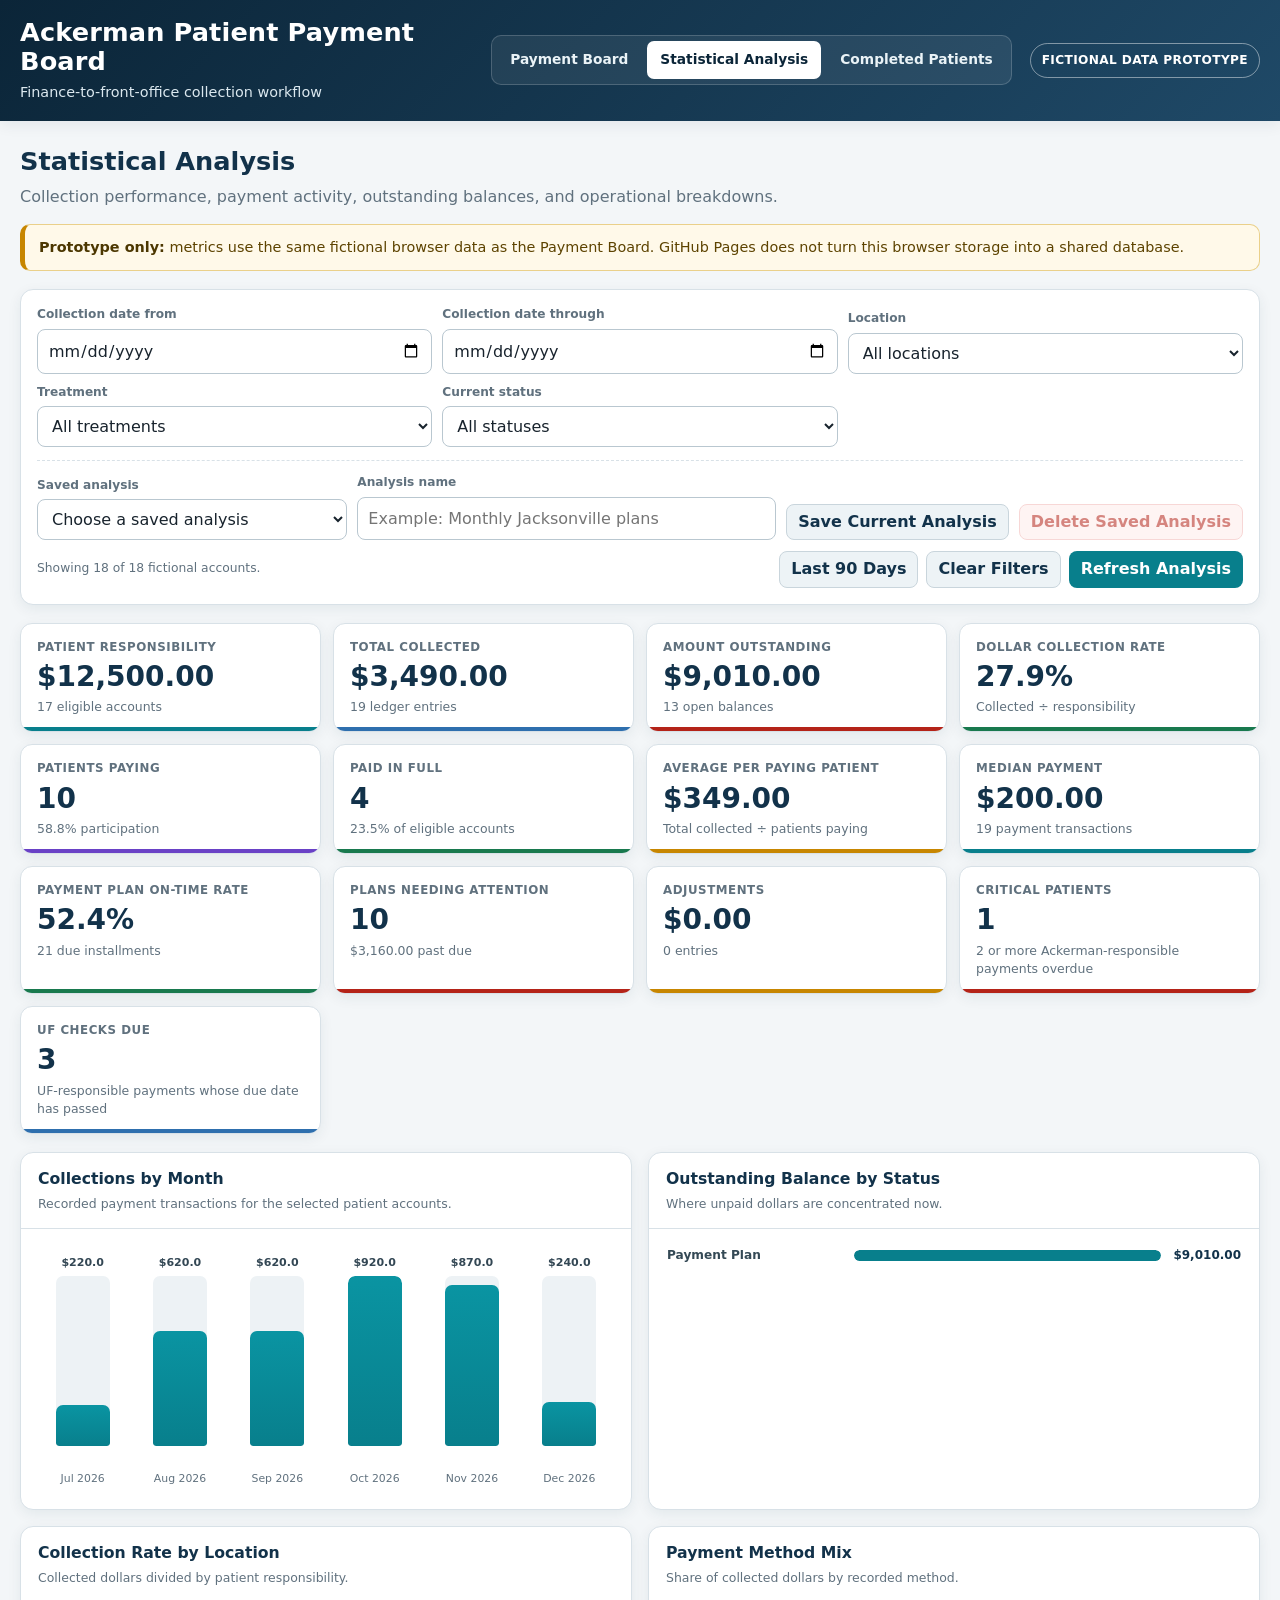
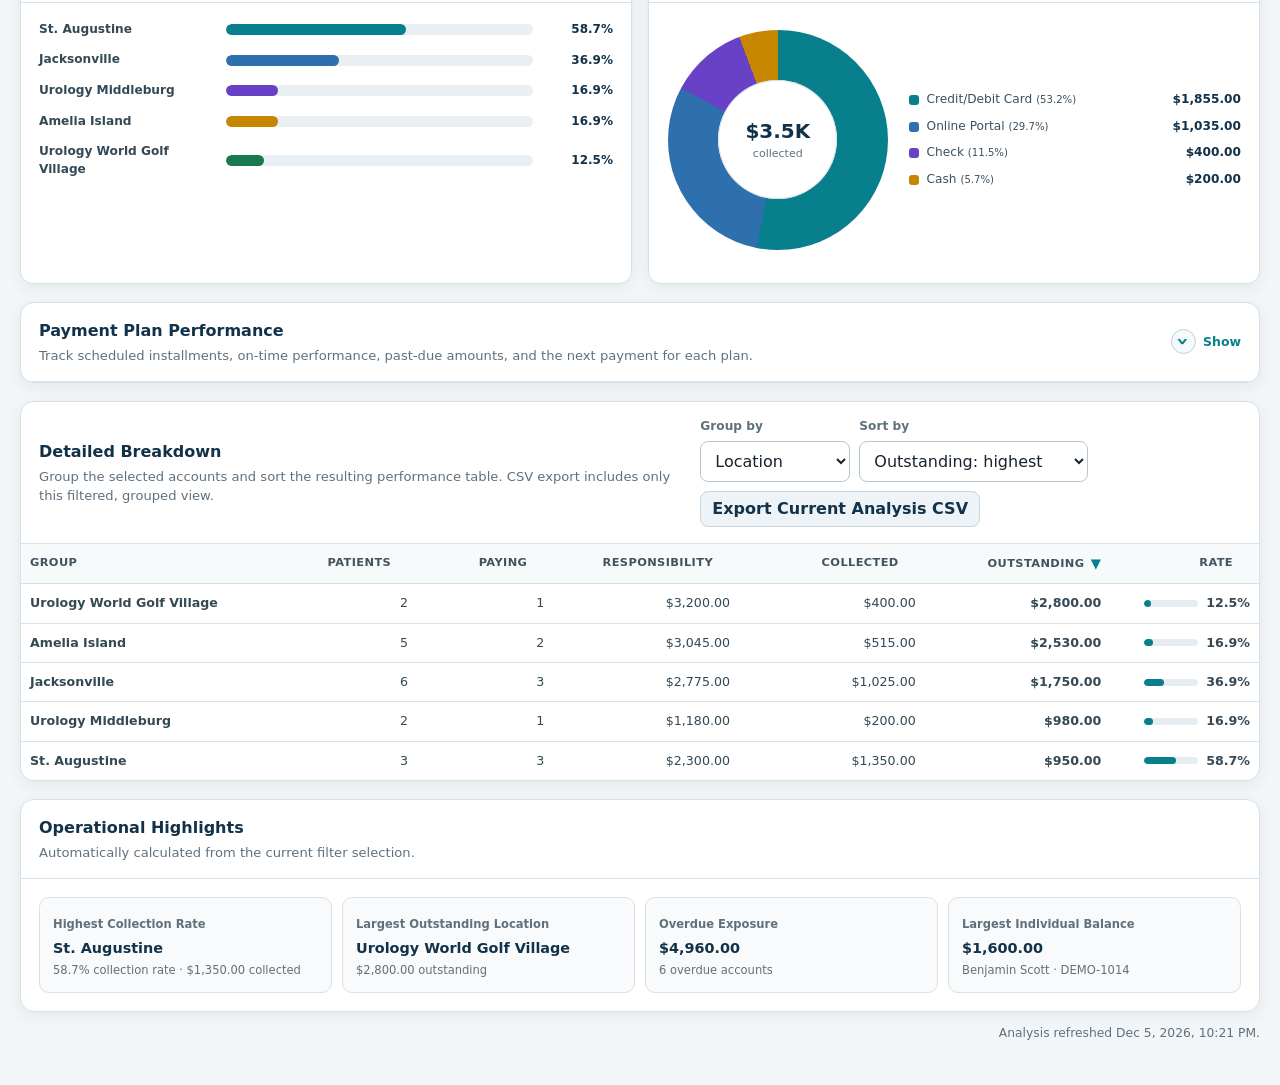
==== commit 05ff8329: "Add files via upload" ====
--- a/analytics.html
+++ b/analytics.html
@@ -55,12 +55,6 @@
           </select>
         </div>
         <div class="field">
-          <label for="analyticsPhysicianFilter">Physician</label>
-          <select id="analyticsPhysicianFilter">
-            <option value="all">All physicians</option>
-          </select>
-        </div>
-        <div class="field">
           <label for="analyticsTreatmentFilter">Treatment</label>
           <select id="analyticsTreatmentFilter">
             <option value="all">All treatments</option>
@@ -72,6 +66,7 @@
             <option value="all">All statuses</option>
             <option value="Overdue">Overdue</option>
             <option value="Due Today">Due Today</option>
+            <option value="UF Check Due">UF Checks Due</option>
             <option value="Upcoming Collection">Upcoming Collection</option>
             <option value="Partially Paid">All Partially Paid</option>
             <option value="Partial Overdue">Partially Paid - Overdue</option>
@@ -79,8 +74,7 @@
             <option value="Payment Plan">All Payment Plans</option>
             <option value="Plan Overdue">Payment Plan - Overdue</option>
             <option value="Plan Due Today">Payment Plan - Due Today</option>
-            <option value="Plan Grace Period">Payment Plan - Grace Period</option>
-            <option value="Plan On Schedule">Payment Plan - On Schedule</option>
+            <option value="Plan On Schedule">Payment Plan - On Track</option>
             <option value="Paid in Full">Paid in Full</option>
             <option value="No Responsibility">No Responsibility</option>
           </select>
@@ -143,7 +137,7 @@
         <div class="kpi-value" id="medianPayment">$0</div>
         <div class="kpi-subtext" id="paymentCountSubtext">0 payment transactions</div>
       </article>
-      <article class="kpi-card purple">
+      <article class="kpi-card green">
         <div class="kpi-label">Payment Plan On-Time Rate</div>
         <div class="kpi-value" id="planOnTimeRate">0%</div>
         <div class="kpi-subtext" id="planInstallmentSubtext">0 installments due</div>
@@ -158,15 +152,15 @@
         <div class="kpi-value" id="totalAdjustments">$0</div>
         <div class="kpi-subtext" id="adjustmentCountSubtext">0 entries</div>
       </article>
+      <article class="kpi-card red">
+        <div class="kpi-label">Critical Patients</div>
+        <div class="kpi-value" id="criticalPatientCount">0</div>
+        <div class="kpi-subtext">2 or more Ackerman-responsible payments overdue</div>
+      </article>
       <article class="kpi-card blue">
-        <div class="kpi-label">Collection Outcomes</div>
-        <div class="kpi-value" id="outcomeCount">0</div>
-        <div class="kpi-subtext">Recorded attempts and results</div>
-      </article>
-      <article class="kpi-card red">
-        <div class="kpi-label">Follow-ups Due</div>
-        <div class="kpi-value" id="followUpCount">0</div>
-        <div class="kpi-subtext">Today or earlier</div>
+        <div class="kpi-label">UF Checks Due</div>
+        <div class="kpi-value" id="ufCheckCount">0</div>
+        <div class="kpi-subtext">UF-responsible payments whose due date has passed</div>
       </article>
     </section>
 
@@ -213,44 +207,47 @@
     </section>
 
 
-    <section class="panel" style="margin-bottom: 18px" aria-labelledby="planPerformanceHeading">
-      <div class="panel-header">
+    <details class="panel collapsible-panel" style="margin-bottom: 18px" aria-labelledby="planPerformanceHeading">
+      <summary class="panel-header collapsible-summary">
         <div>
           <h3 id="planPerformanceHeading">Payment Plan Performance</h3>
           <p>Track scheduled installments, on-time performance, past-due amounts, and the next payment for each plan.</p>
         </div>
-      </div>
-      <div class="table-wrap">
-        <table class="breakdown-table plan-performance-table">
-          <caption class="sr-only">Payment plan performance by patient</caption>
-          <colgroup>
-            <col style="width: 19%">
-            <col style="width: 14%">
-            <col style="width: 17%">
-            <col style="width: 13%">
-            <col style="width: 13%">
-            <col style="width: 12%">
-            <col style="width: 12%">
-          </colgroup>
-          <thead>
-            <tr>
-              <th>Patient</th>
-              <th>Plan Status</th>
-              <th>Progress</th>
-              <th>Next Due</th>
-              <th class="numeric">Past Due</th>
-              <th class="numeric">On-Time Rate</th>
-              <th class="numeric">Still Owed</th>
-            </tr>
-          </thead>
-          <tbody id="planPerformanceBody"></tbody>
-        </table>
-        <div class="empty-state" id="planPerformanceEmpty" hidden>
-          <strong>No payment plans in this selection</strong>
-          Change the filters or add a fictional payment plan from the Payment Board.
-        </div>
-      </div>
-    </section>
+        <span class="collapse-control" aria-hidden="true"><span class="collapse-chevron">›</span><span class="collapse-label">Show</span></span>
+      </summary>
+      <div class="collapsible-content">
+        <div class="table-wrap">
+          <table class="breakdown-table plan-performance-table">
+            <caption class="sr-only">Payment plan performance by patient</caption>
+            <colgroup>
+              <col style="width: 19%">
+              <col style="width: 14%">
+              <col style="width: 17%">
+              <col style="width: 13%">
+              <col style="width: 13%">
+              <col style="width: 12%">
+              <col style="width: 12%">
+            </colgroup>
+            <thead>
+              <tr>
+                <th>Patient</th>
+                <th>Plan Status</th>
+                <th>Progress</th>
+                <th>Next Due</th>
+                <th class="numeric">Past Due</th>
+                <th class="numeric">On-Time Rate</th>
+                <th class="numeric">Still Owed</th>
+              </tr>
+            </thead>
+            <tbody id="planPerformanceBody"></tbody>
+          </table>
+          <div class="empty-state" id="planPerformanceEmpty" hidden>
+            <strong>No payment plans in this selection</strong>
+            Change the filters or add a fictional payment plan from the Payment Board.
+          </div>
+        </div>
+      </div>
+    </details>
 
     <section class="panel" aria-labelledby="breakdownHeading">
       <div class="panel-header">
@@ -263,7 +260,6 @@
             <label for="groupBySelect">Group by</label>
             <select id="groupBySelect">
               <option value="location">Location</option>
-              <option value="physician">Physician</option>
               <option value="treatment">Treatment</option>
               <option value="insurance">Insurance</option>
               <option value="status">Status</option>
--- a/styles.css
+++ b/styles.css
@@ -1740,7 +1740,7 @@
 
 .date-kicker {
   margin-bottom: 2px;
-  color: var(--plan-accent);
+  color: var(--teal-700);
   font-size: 0.65rem;
   font-weight: 820;
   text-transform: uppercase;
@@ -1761,7 +1761,7 @@
 }
 
 .progress-fill.plan-fill {
-  background: linear-gradient(90deg, #8d67db, var(--plan-accent));
+  background: var(--teal-700);
 }
 
 .compact-progress {
@@ -1772,7 +1772,7 @@
 .plan-progress-block {
   margin-top: 8px;
   padding-top: 7px;
-  border-top: 1px solid rgba(105, 65, 198, 0.2);
+  border-top: 1px solid rgba(8, 127, 140, 0.2);
 }
 
 .plan-progress-label {
@@ -1781,7 +1781,7 @@
   align-items: center;
   justify-content: space-between;
   gap: 7px;
-  color: #4e3a73;
+  color: var(--navy-800);
   font-size: 0.67rem;
 }
 
@@ -1801,9 +1801,9 @@
 
 .payment-plan-editor {
   padding: 14px;
-  border: 1px solid #cdbcf1;
+  border: 1px solid #b8d9dc;
   border-radius: 11px;
-  background: #fbf9ff;
+  background: #f7fcfc;
 }
 
 .plan-editor-header,
@@ -1847,8 +1847,8 @@
   margin-top: 10px;
   padding: 8px 10px;
   border-radius: 8px;
-  color: #4e3a73;
-  background: #f1eaff;
+  color: #234553;
+  background: #edf7f8;
   font-size: 0.74rem;
   font-weight: 760;
 }
@@ -1858,7 +1858,8 @@
   border: 1px solid var(--border);
   border-radius: 9px;
   background: #ffffff;
-  overflow: hidden;
+  overflow-x: auto;
+  overflow-y: hidden;
 }
 
 .plan-schedule-table {
@@ -2314,9 +2315,6 @@
 .locked-label { display: block; color: var(--paid-accent); font-size: .66rem; margin-top: 2px; }
 .installment-editor-progress { display: flex; flex-direction: column; color: var(--navy); }
 .installment-editor-progress span { color: var(--muted); font-size: .7rem; }
-.skip-control { display: inline-flex; gap: 5px; align-items: center; font-size: .76rem; font-weight: 750; color: var(--muted); }
-.skip-control input { width: auto; }
-.skip-reason { margin-top: 5px; min-width: 140px; font-size: .73rem; padding: 6px 7px; }
 .plan-schedule-table { min-width: 760px; }
 
 .details-summary.four-up { grid-template-columns: repeat(4, minmax(0, 1fr)); }
@@ -2342,18 +2340,6 @@
 .ledger-type.negative { color: var(--overdue-accent); background: #fff0ef; }
 .negative-money { color: var(--overdue-accent); }
 
-.outcome-list { display: grid; gap: 9px; }
-.outcome-item {
-  border: 1px solid var(--border);
-  border-radius: 9px;
-  padding: 11px;
-  background: #f9fbfc;
-}
-.outcome-item > div:first-child { display: flex; justify-content: space-between; gap: 14px; }
-.outcome-item > div:first-child span { color: var(--muted); font-size: .76rem; }
-.outcome-item p { margin: 7px 0; color: #40515f; font-size: .82rem; }
-.outcome-meta { display: flex; gap: 7px; align-items: center; flex-wrap: wrap; }
-
 .activity-section { scroll-margin-top: 10px; }
 .activity-timeline { position: relative; padding-left: 20px; }
 .activity-timeline::before { content: ""; position: absolute; left: 6px; top: 7px; bottom: 7px; width: 2px; background: #dbe5eb; }
@@ -2361,8 +2347,7 @@
 .activity-marker { position: absolute; left: -20px; top: 7px; width: 14px; height: 14px; border-radius: 50%; border: 3px solid #fff; background: var(--teal); box-shadow: 0 0 0 1px #a6bac6; }
 .activity-payment .activity-marker { background: var(--paid-accent); }
 .activity-adjustment .activity-marker { background: var(--partial-accent); }
-.activity-outcome .activity-marker { background: var(--ready-accent); }
-.activity-plan .activity-marker { background: var(--plan-accent); }
+.activity-plan .activity-marker { background: var(--teal-700); }
 .activity-document .activity-marker { background: #65788a; }
 .activity-completion .activity-marker { background: #18794e; }
 .activity-content { border: 1px solid var(--border); border-radius: 9px; padding: 10px 11px; background: #fff; }
@@ -2388,7 +2373,6 @@
   .saved-view-bar, .plan-config-grid.extended { grid-template-columns: 1fr; }
   .saved-view-bar .btn { width: 100%; }
   .activity-heading { flex-direction: column; gap: 2px; }
-  .outcome-item > div:first-child { flex-direction: column; gap: 2px; }
   .details-summary.four-up { grid-template-columns: 1fr 1fr; }
 }
 
@@ -2451,3 +2435,446 @@
     margin-left: 0;
   }
 }
+
+
+/* Version 5 payment-workflow refinements ---------------------------------- */
+.health-green {
+  border-left-color: var(--paid-accent) !important;
+  background: #eef9f2;
+}
+
+.health-yellow {
+  border-left-color: #c38a00 !important;
+  background: #fff8d8;
+}
+
+.health-red {
+  border-left-color: var(--overdue-accent) !important;
+  background: #ffe8ea;
+}
+
+.status-pill.health-green {
+  color: var(--paid-accent);
+  border-color: #86c9a0;
+  background: #eefaf2;
+}
+
+.status-pill.health-yellow {
+  color: #7a5b00;
+  border-color: #d4b34e;
+  background: #fff7d2;
+}
+
+.status-pill.health-red {
+  color: var(--overdue-accent);
+  border-color: #eeaaa5;
+  background: #fff0ef;
+}
+
+.status-pill.uf-flag {
+  color: #155f8d;
+  border-color: #83b6d7;
+  background: #eef7fd;
+}
+
+.status-pill.uf-pending {
+  color: #4d6676;
+  border-color: #aebdc7;
+  background: #f5f8fa;
+}
+
+.status-pill.status-subline {
+  flex-basis: 100%;
+  width: fit-content;
+}
+
+.status-note-input {
+  width: 100%;
+  margin-top: 7px;
+  padding: 6px 7px;
+  border-radius: 7px;
+  font-size: .71rem;
+  background: rgba(255, 255, 255, .9);
+}
+
+.status-note-readonly {
+  margin-top: 6px;
+  padding: 5px 7px;
+  border: 1px solid var(--border);
+  border-radius: 7px;
+  color: #40515f;
+  background: rgba(255, 255, 255, .75);
+  font-size: .71rem;
+}
+
+.btn-build-schedule {
+  min-height: 46px;
+  padding: 11px 18px;
+  font-size: .9rem;
+  box-shadow: 0 6px 16px rgba(8, 127, 140, .16);
+}
+
+.build-schedule-action {
+  grid-column: 1 / -1;
+  justify-content: flex-start;
+  padding-top: 2px;
+}
+
+.plan-target-note {
+  color: #234553;
+  background: #edf7f8;
+}
+
+.plan-total-row.manual {
+  color: #345261;
+  border-color: #c5d9df;
+  background: #f5fafb;
+}
+
+.responsibility-choice {
+  display: grid;
+  grid-template-columns: 1fr;
+  gap: 6px;
+}
+
+.responsibility-option {
+  min-width: 0;
+  padding: 7px 8px;
+  border: 1px solid var(--border-strong);
+  border-radius: 8px;
+  display: flex;
+  align-items: center;
+  gap: 6px;
+  color: #314754;
+  background: #fff;
+  font-size: .72rem;
+  font-weight: 760;
+  cursor: pointer;
+}
+
+.responsibility-option:has(input:checked) {
+  border-color: var(--teal-700);
+  box-shadow: 0 0 0 2px rgba(8, 127, 140, .12);
+  background: #effafb;
+}
+
+.responsibility-option input,
+.uf-verify-control input {
+  width: auto;
+  margin: 0;
+}
+
+.uf-verify-control {
+  margin-top: 7px;
+  padding: 7px 8px;
+  border-radius: 8px;
+  display: flex;
+  align-items: center;
+  gap: 6px;
+  color: #155f8d;
+  background: #eef7fd;
+  font-size: .71rem;
+  font-weight: 760;
+}
+
+.uf-check-flag {
+  margin-top: 6px;
+  padding: 6px 7px;
+  border: 1px solid #e1bd68;
+  border-radius: 7px;
+  color: #6f5200;
+  background: #fff8da;
+  font-size: .68rem;
+  font-weight: 800;
+}
+
+.health-progress {
+  background: var(--paid-accent);
+}
+
+.plan-schedule-table {
+  min-width: 860px;
+}
+
+.plan-schedule-table th:nth-child(1),
+.plan-schedule-table td:nth-child(1) { width: 16%; }
+.plan-schedule-table th:nth-child(2),
+.plan-schedule-table td:nth-child(2) { width: 17%; }
+.plan-schedule-table th:nth-child(3),
+.plan-schedule-table td:nth-child(3) { width: 15%; }
+.plan-schedule-table th:nth-child(4),
+.plan-schedule-table td:nth-child(4) { width: 15%; }
+.plan-schedule-table th:nth-child(5),
+.plan-schedule-table td:nth-child(5) { width: 37%; }
+
+/* Version 5.1 UF verification and responsibility progress ---------------- */
+.status-pill.uf-flag-action {
+  appearance: none;
+  font: inherit;
+  font-size: .69rem;
+  font-weight: 840;
+  line-height: 1.25;
+  cursor: pointer;
+}
+
+.status-pill.uf-flag-action:hover {
+  filter: brightness(.96);
+  box-shadow: 0 0 0 2px rgba(21, 95, 141, .10);
+}
+
+.plan-financial-stack {
+  gap: 4px;
+}
+
+.plan-progress-amounts,
+.plan-progress-heading {
+  margin-top: 5px;
+  display: flex;
+  align-items: baseline;
+  justify-content: space-between;
+  gap: 8px;
+  color: var(--navy-800);
+  font-size: .67rem;
+}
+
+.plan-progress-amounts strong,
+.plan-progress-heading strong {
+  font-variant-numeric: tabular-nums;
+  white-space: nowrap;
+}
+
+.plan-progress-heading {
+  margin: 0 0 6px;
+  font-size: .76rem;
+}
+
+.plan-account-summary,
+.plan-balance-cards {
+  grid-template-columns: repeat(4, minmax(0, 1fr));
+}
+
+.uf-verification-callout {
+  margin: 0 0 12px;
+  padding: 10px 12px;
+  border: 1px solid #83b6d7;
+  border-left: 4px solid #287aa8;
+  border-radius: 9px;
+  color: #174f70;
+  background: #eef7fd;
+  font-size: .78rem;
+}
+
+.detail-uf-check {
+  min-width: 108px;
+  padding: 6px 8px;
+  border: 1px solid #b9cbd7;
+  border-radius: 8px;
+  display: inline-flex;
+  align-items: center;
+  gap: 6px;
+  color: #31566c;
+  background: #f7fbfd;
+  font-size: .7rem;
+  font-weight: 780;
+  cursor: pointer;
+}
+
+.detail-uf-check.attention {
+  border-color: #5c9fc6;
+  box-shadow: 0 0 0 2px rgba(40, 122, 168, .10);
+  background: #eef7fd;
+}
+
+.detail-uf-check input {
+  width: auto;
+  margin: 0;
+  accent-color: var(--teal-700);
+}
+
+.uf-check-inline-flag {
+  margin-top: 4px;
+  color: #155f8d;
+  font-size: .64rem;
+  font-weight: 800;
+}
+
+#paymentPlanDetailsSection .plan-history-table {
+  min-width: 880px;
+}
+
+@media (max-width: 900px) {
+  .plan-account-summary,
+  .plan-balance-cards {
+    grid-template-columns: repeat(2, minmax(0, 1fr));
+  }
+}
+
+/* Version 5.6 workflow refinements */
+.completion-balance-callout,
+.completion-summary-callout {
+  margin: 0 0 14px;
+  padding: 11px 13px;
+  border: 1px solid #b9d8c5;
+  border-left: 4px solid var(--success);
+  border-radius: 9px;
+  color: #285a3f;
+  background: #f0faf3;
+  font-size: .82rem;
+}
+
+.completion-balance-callout.has-balance,
+.completion-summary-callout.has-balance {
+  border-color: #e6c66e;
+  border-left-color: var(--warning);
+  color: #664b00;
+  background: #fff9e8;
+}
+
+.completion-reason-inline {
+  margin-top: 5px;
+  font-style: italic;
+}
+
+.simplified-financial-summary {
+  grid-template-columns: repeat(3, minmax(0, 1fr));
+}
+
+/* The active work queue was a little too small/dense on desktop displays.
+   Increase operational text modestly without making the table bulky. */
+.payment-board-page .cell-primary { font-size: .86rem; }
+.payment-board-page .cell-secondary { font-size: .78rem; }
+.payment-board-page .mrn { font-size: .78rem; }
+.payment-board-page .financial-line { font-size: .76rem; }
+.payment-board-page .financial-line strong { font-size: .82rem; }
+.payment-board-page .financial-line.balance strong { font-size: .94rem; }
+.payment-board-page .date-main { font-size: .83rem; }
+.payment-board-page .date-relative { font-size: .74rem; }
+.payment-board-page .status-pill { font-size: .72rem; }
+.payment-board-page .status-note-input { font-size: .75rem; }
+.payment-board-page .plan-progress-label { font-size: .71rem; }
+.payment-board-page .plan-progress-subtext,
+.payment-board-page .plan-progress-amounts { font-size: .69rem; }
+
+@media (max-width: 820px) {
+  .simplified-financial-summary { grid-template-columns: repeat(2, minmax(0, 1fr)); }
+}
+
+@media (max-width: 520px) {
+  .simplified-financial-summary { grid-template-columns: 1fr; }
+}
+
+.status-pill.uf-age {
+  color: #4f6878;
+  border-color: #c4d1d9;
+  background: #f7fafb;
+  font-weight: 760;
+}
+
+
+/* Version 5.7 readability and queue-polish refinements --------------------- */
+.collapsible-panel {
+  overflow: hidden;
+}
+
+.collapsible-summary {
+  cursor: pointer;
+  list-style: none;
+  user-select: none;
+}
+
+.collapsible-summary::-webkit-details-marker { display: none; }
+.collapsible-summary::marker { content: ""; }
+
+.collapse-control {
+  flex: 0 0 auto;
+  display: inline-flex;
+  align-items: center;
+  gap: 7px;
+  min-width: 72px;
+  justify-content: flex-end;
+  color: var(--teal-700);
+  font-size: .78rem;
+  font-weight: 840;
+}
+
+.collapse-chevron {
+  display: inline-flex;
+  align-items: center;
+  justify-content: center;
+  width: 25px;
+  height: 25px;
+  border: 1px solid #bfd1d9;
+  border-radius: 999px;
+  background: #f4fafb;
+  font-size: 1.35rem;
+  line-height: 1;
+  transform: rotate(90deg);
+  transition: transform .16s ease;
+}
+
+.collapsible-panel[open] .collapse-chevron { transform: rotate(-90deg); }
+.collapsible-panel[open] .collapse-label::after { content: "Hide"; }
+.collapsible-panel:not([open]) .collapse-label::after { content: "Show"; }
+.collapsible-panel .collapse-label { font-size: 0; }
+.collapsible-panel .collapse-label::after { font-size: .78rem; }
+.collapsible-content { border-top: 0; }
+
+/* Make the active board easier to scan from the front desk without making
+   the overall row height dramatically larger. */
+.payment-board-page .cell-primary { font-size: .98rem; line-height: 1.35; }
+.payment-board-page .cell-secondary { font-size: .90rem; line-height: 1.35; }
+.payment-board-page .mrn { font-size: .85rem; }
+.payment-board-page .cell-tertiary { font-size: .75rem; }
+.payment-board-page .status-pill { font-size: .83rem; padding: 5px 9px; }
+.payment-board-page .date-kicker { font-size: .74rem; }
+.payment-board-page .date-main { font-size: .93rem; }
+.payment-board-page .date-relative { font-size: .82rem; }
+.payment-board-page .status-note-input { font-size: .82rem; }
+.payment-board-page .plan-progress-label { font-size: .79rem; }
+.payment-board-page .plan-progress-subtext,
+.payment-board-page .plan-progress-amounts { font-size: .77rem; }
+
+.status-overdue-amount,
+.status-due-amount {
+  flex-basis: 100%;
+  display: block;
+  margin-top: 2px;
+  padding-left: 2px;
+  font-size: .83rem;
+  font-weight: 760;
+  line-height: 1.3;
+  font-variant-numeric: tabular-nums;
+}
+.status-overdue-amount { color: #9f1d17; }
+.status-due-amount { color: #8a5700; }
+.status-overdue-amount strong,
+.status-due-amount strong { font-size: .90rem; }
+
+.payment-board-page .actions {
+  display: grid;
+  grid-template-columns: .78fr .78fr 1.35fr 1fr;
+  gap: 6px;
+  width: 100%;
+  align-items: stretch;
+}
+
+.payment-board-page .board-action-btn {
+  min-width: 0;
+  min-height: 38px;
+  padding: 8px 7px;
+  border-radius: 8px;
+  font-size: .75rem;
+  font-weight: 820;
+  white-space: nowrap;
+}
+
+@media (max-width: 1300px) {
+  .payment-board-page .actions { grid-template-columns: repeat(2, minmax(0, 1fr)); }
+}
+
+@media (max-width: 820px) {
+  .payment-board-page .actions { grid-template-columns: repeat(2, minmax(0, 1fr)); }
+  .collapse-control { min-width: auto; }
+}
+
+/* Version 2 final presentation font polish: active-board working text enlarged ~5–8%. */
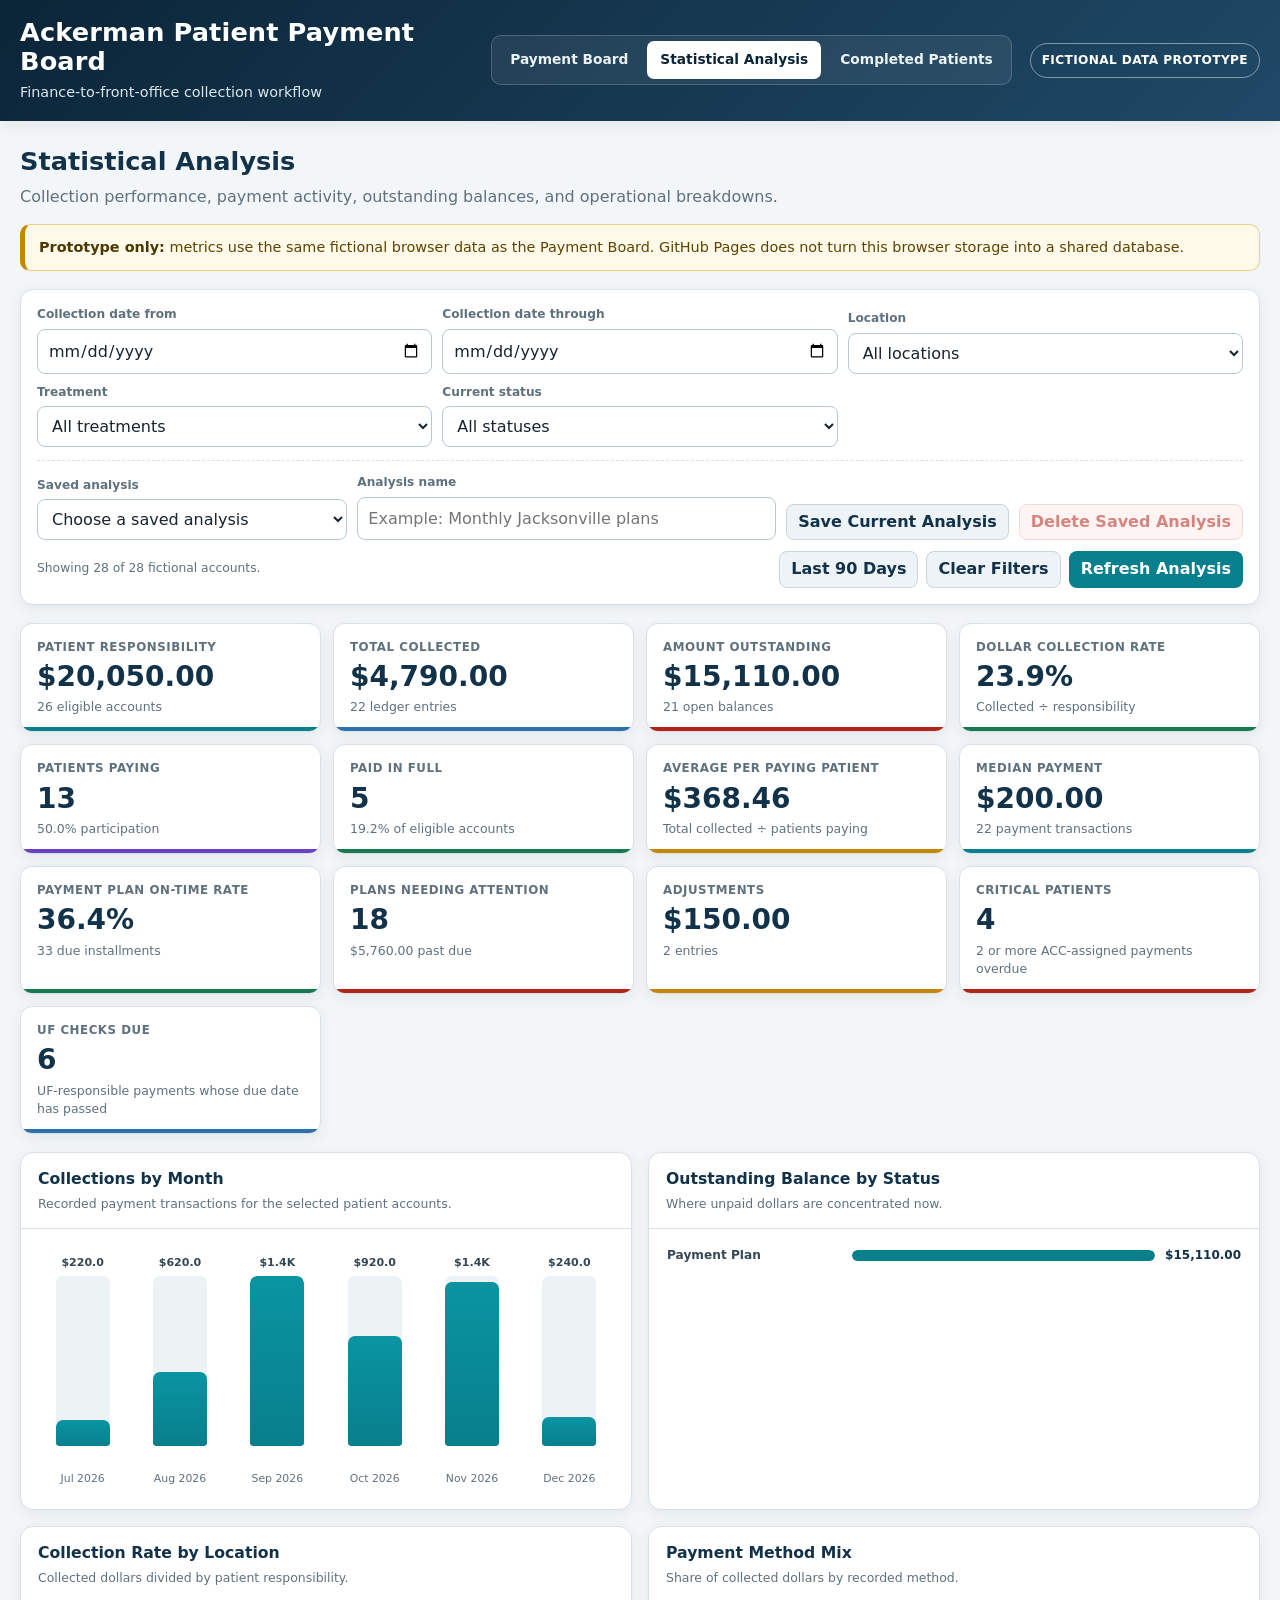
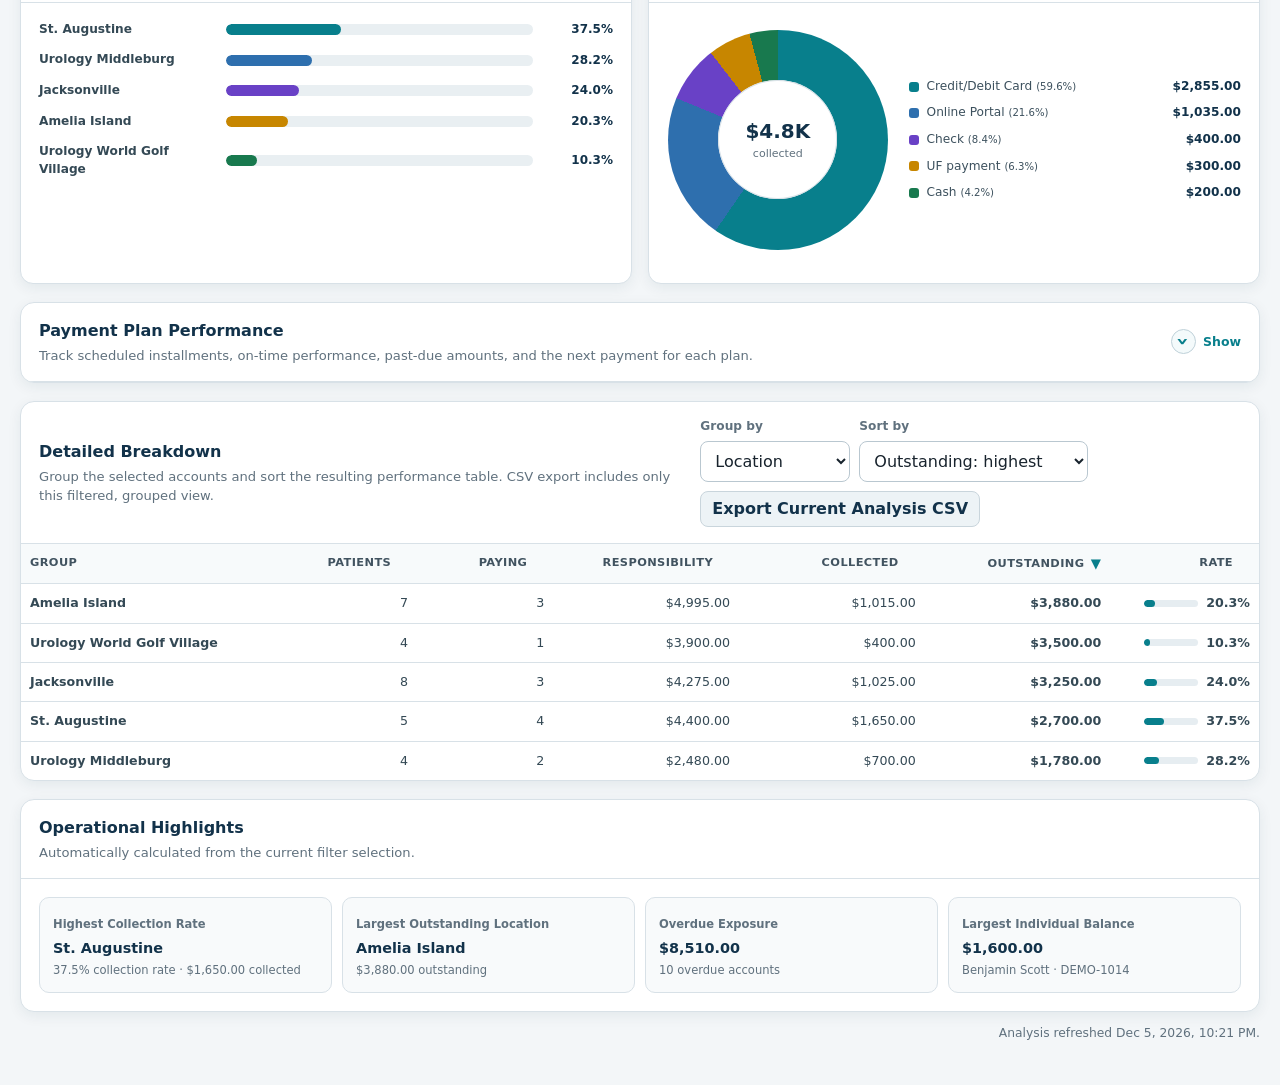
==== commit 48aadff2: "Add files via upload" ====
--- a/analytics.html
+++ b/analytics.html
@@ -155,7 +155,7 @@
       <article class="kpi-card red">
         <div class="kpi-label">Critical Patients</div>
         <div class="kpi-value" id="criticalPatientCount">0</div>
-        <div class="kpi-subtext">2 or more Ackerman-responsible payments overdue</div>
+        <div class="kpi-subtext">2 or more ACC-assigned payments overdue</div>
       </article>
       <article class="kpi-card blue">
         <div class="kpi-label">UF Checks Due</div>
--- a/styles.css
+++ b/styles.css
@@ -2852,7 +2852,7 @@
 
 .payment-board-page .actions {
   display: grid;
-  grid-template-columns: .78fr .78fr 1.35fr 1fr;
+  grid-template-columns: 1.12fr .72fr 1.34fr 1fr;
   gap: 6px;
   width: 100%;
   align-items: stretch;
@@ -2861,11 +2861,19 @@
 .payment-board-page .board-action-btn {
   min-width: 0;
   min-height: 38px;
-  padding: 8px 7px;
+  padding: 8px 6px;
   border-radius: 8px;
-  font-size: .75rem;
+  font-size: .74rem;
   font-weight: 820;
   white-space: nowrap;
+}
+
+/* "Payments" is the longest first-row action label. Give it a little more
+   room and slightly tighter type so it never clips at normal desktop widths. */
+.payment-board-page .board-action-btn[data-action="payments"] {
+  padding-inline: 5px;
+  font-size: .70rem;
+  letter-spacing: -.012em;
 }
 
 @media (max-width: 1300px) {
@@ -2878,3 +2886,667 @@
 }
 
 /* Version 2 final presentation font polish: active-board working text enlarged ~5–8%. */
+
+/* Version 2.1 boss-feedback workflow -------------------------------------- */
+.treatment-flag-picker {
+  display: flex;
+  flex-wrap: wrap;
+  gap: 8px;
+  padding: 8px 0 2px;
+}
+
+.treatment-flag-picker label,
+.treatment-badge {
+  display: inline-flex;
+  align-items: center;
+  gap: 6px;
+  border: 1px solid #b9cbd4;
+  border-radius: 999px;
+  background: #f5fafb;
+  color: #274454;
+  font-weight: 780;
+}
+
+.treatment-flag-picker label {
+  padding: 7px 10px;
+  cursor: pointer;
+  font-size: .78rem;
+}
+
+.treatment-flag-picker label:has(input:checked) {
+  border-color: var(--teal-700);
+  background: #eaf8f9;
+  box-shadow: 0 0 0 2px rgba(8, 127, 140, .10);
+}
+
+.treatment-flag-picker input {
+  width: auto;
+  margin: 0;
+  accent-color: var(--teal-700);
+}
+
+.treatment-badges {
+  display: flex;
+  flex-wrap: wrap;
+  gap: 5px;
+}
+
+.treatment-badge {
+  padding: 4px 7px;
+  font-size: .72rem;
+  line-height: 1.2;
+  white-space: normal;
+}
+
+.payment-board-page .treatment-badge {
+  font-size: .80rem;
+  padding: 5px 8px;
+}
+
+.responsibility-financial-stack {
+  gap: 7px;
+}
+
+.financial-group {
+  padding-top: 5px;
+  border-top: 1px solid rgba(107, 132, 146, .24);
+}
+
+.financial-group:first-child {
+  padding-top: 0;
+  border-top: 0;
+}
+
+.financial-group-title {
+  margin-bottom: 3px;
+  color: #284858;
+  font-size: .68rem;
+  font-weight: 850;
+  line-height: 1.2;
+  text-transform: uppercase;
+  letter-spacing: .025em;
+}
+
+.payment-board-page .financial-group-title {
+  font-size: .73rem;
+}
+
+.financial-adjustment-note {
+  margin-top: 2px;
+  padding-top: 4px;
+  border-top: 1px dashed #c7d3da;
+}
+
+.payments-workspace-dialog {
+  width: min(1380px, calc(100vw - 24px));
+  max-width: 1380px;
+}
+
+/* The payments workspace is intentionally wider than the other dialogs.
+   The schedule is the working surface, so preserve every control rather than
+   clipping the far-right action column. */
+.payments-workspace-dialog .modal-body {
+  padding-inline: 14px;
+}
+
+.responsibility-summary-grid {
+  display: grid;
+  grid-template-columns: repeat(3, minmax(0, 1fr));
+  gap: 12px;
+  margin-bottom: 14px;
+}
+
+.responsibility-summary-card {
+  border: 1px solid var(--border);
+  border-radius: 10px;
+  padding: 12px;
+  background: #fff;
+  box-shadow: 0 2px 8px rgba(21, 45, 59, .04);
+}
+
+.responsibility-summary-card.total { border-top: 4px solid var(--navy-700); }
+.responsibility-summary-card.acc { border-top: 4px solid var(--teal-700); }
+.responsibility-summary-card.uf { border-top: 4px solid #287aa8; }
+
+.responsibility-summary-card h3 {
+  margin: 0 0 9px;
+  color: var(--navy-800);
+  font-size: .82rem;
+}
+
+.responsibility-summary-card > div {
+  display: flex;
+  justify-content: space-between;
+  align-items: baseline;
+  gap: 12px;
+  padding: 3px 0;
+  font-size: .78rem;
+}
+
+.responsibility-summary-card > div span { color: #58707f; }
+.responsibility-summary-card > div strong {
+  color: var(--navy-900);
+  font-variant-numeric: tabular-nums;
+}
+
+.payment-workspace-section {
+  margin-top: 16px;
+}
+
+.payments-workspace-dialog .history-wrap {
+  overflow-x: auto;
+  scrollbar-gutter: stable;
+}
+
+.payments-schedule-table {
+  min-width: 1180px;
+  table-layout: auto;
+}
+
+/* Give schedule columns deliberate widths so the editable controls stay
+   readable and the action column always has room for both buttons. */
+.payments-schedule-table th:nth-child(1),
+.payments-schedule-table td:nth-child(1) { width: 44px; min-width: 44px; }
+.payments-schedule-table th:nth-child(2),
+.payments-schedule-table td:nth-child(2) { width: 150px; min-width: 150px; }
+.payments-schedule-table th:nth-child(3),
+.payments-schedule-table td:nth-child(3) { width: 155px; min-width: 155px; }
+.payments-schedule-table th:nth-child(4),
+.payments-schedule-table td:nth-child(4) { width: 125px; min-width: 125px; }
+.payments-schedule-table th:nth-child(5),
+.payments-schedule-table td:nth-child(5) { width: 118px; min-width: 118px; }
+.payments-schedule-table th:nth-child(6),
+.payments-schedule-table td:nth-child(6) { width: 124px; min-width: 124px; }
+.payments-schedule-table th:nth-child(7),
+.payments-schedule-table td:nth-child(7) { width: 118px; min-width: 118px; }
+.payments-schedule-table th:nth-child(8),
+.payments-schedule-table td:nth-child(8) {
+  width: 220px;
+  min-width: 220px;
+}
+
+.payments-schedule-table input[type="date"],
+.payments-schedule-table input[type="number"],
+.payments-schedule-table select {
+  width: 100%;
+  min-width: 0;
+  font-size: .76rem;
+}
+
+/* Keep the schedule action available while horizontally scrolling on smaller
+   screens. This also prevents the Remove button from disappearing off-screen. */
+.payments-schedule-table th:last-child,
+.payments-schedule-table td:last-child {
+  position: sticky;
+  right: 0;
+  z-index: 2;
+  box-shadow: -8px 0 12px -12px rgba(17, 46, 63, .45);
+}
+.payments-schedule-table th:last-child {
+  z-index: 3;
+  background: #f7fafb;
+}
+.payments-schedule-table td:last-child { background: #ffffff; }
+
+.schedule-row-actions {
+  display: grid;
+  grid-template-columns: minmax(118px, 1fr) 74px;
+  gap: 6px;
+  align-items: center;
+  white-space: nowrap;
+}
+
+.schedule-row-actions .btn {
+  width: 100%;
+  min-width: 0;
+  padding-inline: 7px;
+}
+
+.payment-ledger-table {
+  min-width: 1120px;
+}
+
+.payment-summary-six {
+  grid-template-columns: repeat(3, minmax(0, 1fr));
+}
+
+#paymentPlanContext {
+  margin: 10px 0 14px;
+  padding: 10px 12px;
+  border: 1px solid #c7d8df;
+  border-radius: 9px;
+  background: #f5fafb;
+  color: #304d5c;
+  font-size: .78rem;
+}
+
+@media (max-width: 900px) {
+  .responsibility-summary-grid { grid-template-columns: 1fr; }
+  .payment-summary-six { grid-template-columns: repeat(2, minmax(0, 1fr)); }
+}
+
+@media (max-width: 560px) {
+  .payment-summary-six { grid-template-columns: 1fr; }
+}
+
+/* Version 2.1.1 UI hotfix: wider Payments workspace, protected schedule actions,
+   and main-board Payments button text-fit polish. */
+
+
+/* Version 2.1.2 View Details polish
+   Keep header/footer anchored, reset the content viewport cleanly, and allow
+   wide schedule/ledger tables to scroll inside the summary instead of clipping. */
+#detailsDialog {
+  width: min(1180px, calc(100vw - 36px));
+  max-width: 1180px;
+  max-height: 92vh;
+}
+
+#detailsDialog[open] {
+  display: grid;
+  grid-template-rows: auto minmax(0, 1fr) auto;
+  height: min(88vh, 900px);
+  overflow: hidden;
+}
+
+#detailsDialog .modal-header {
+  padding: 18px 20px;
+}
+
+#detailsDialog .modal-header h2 {
+  font-size: 1.18rem;
+}
+
+#detailsDialog .modal-body {
+  min-height: 0;
+  max-height: none;
+  padding: 20px 20px 26px;
+  overflow-y: auto;
+  overflow-x: hidden;
+  scrollbar-gutter: stable;
+  scroll-padding-top: 14px;
+}
+
+#detailsDialog .responsibility-summary-grid {
+  margin-bottom: 20px;
+}
+
+#detailsDialog .detail-section {
+  margin-top: 22px;
+  padding-top: 19px;
+  border-top: 1px solid #e3eaee;
+}
+
+#detailsDialog .detail-section:first-of-type {
+  margin-top: 0;
+  padding-top: 0;
+  border-top: 0;
+}
+
+#detailsDialog .detail-section h3 {
+  font-size: 1rem;
+}
+
+#detailsDialog .detail-grid {
+  gap: 11px 18px;
+}
+
+#detailsDialog .history-wrap {
+  max-width: 100%;
+  overflow-x: auto;
+  overflow-y: hidden;
+  scrollbar-gutter: stable;
+}
+
+#detailsDialog .history-table {
+  margin: 0;
+}
+
+#detailsDialog .modal-footer {
+  min-height: 62px;
+  padding: 11px 20px;
+  background: #f7fafb;
+  box-shadow: 0 -6px 18px rgba(18, 50, 74, .05);
+}
+
+#detailsDialog .modal-footer .btn {
+  min-height: 40px;
+  padding-inline: 15px;
+}
+
+@media (max-width: 760px) {
+  #detailsDialog {
+    width: calc(100vw - 18px);
+  }
+
+  #detailsDialog[open] {
+    height: 94vh;
+    max-height: 94vh;
+  }
+
+  #detailsDialog .modal-header,
+  #detailsDialog .modal-body,
+  #detailsDialog .modal-footer {
+    padding-left: 14px;
+    padding-right: 14px;
+  }
+}
+
+/* Version 2.1.4 — active-board visual hierarchy polish -------------------- */
+/* This pass is intentionally visual only. It does not change status,
+   responsibility, payment, UF, completion, or reporting logic. */
+
+/* Give each row a little more breathing room while preserving density. */
+.payment-board-page .payment-table th,
+.payment-board-page .payment-table td {
+  padding-top: 12px;
+  padding-bottom: 12px;
+  padding-left: 10px;
+  padding-right: 10px;
+}
+
+.payment-board-page .payment-table tbody tr:hover td {
+  background: rgba(248, 251, 252, .72);
+}
+
+/* Patient identity should be the clearest text anchor in each row. */
+.payment-board-page .patient-link {
+  font-size: 1.03rem;
+  line-height: 1.24;
+  letter-spacing: -.008em;
+}
+
+.payment-board-page .mrn {
+  margin-top: 4px;
+}
+
+.payment-board-page .cell-tertiary {
+  margin-top: 6px;
+}
+
+/* Treatment, site, and insurance get slightly more room and cleaner spacing. */
+.payment-board-page .treatment-badges {
+  gap: 6px;
+  align-content: flex-start;
+}
+
+.payment-board-page .treatment-badge {
+  padding: 6px 9px;
+  border-color: #aec5cf;
+  background: #f4fafb;
+  font-size: .82rem;
+  line-height: 1.18;
+}
+
+.payment-board-page td[data-label="Site & Insurance"] .cell-primary {
+  font-size: 1rem;
+  line-height: 1.28;
+}
+
+.payment-board-page td[data-label="Site & Insurance"] .cell-secondary {
+  margin-top: 5px;
+  font-size: .92rem;
+  line-height: 1.28;
+}
+
+/* Make the immediately actionable dollar amount the strongest secondary
+   signal in Status, without competing with the primary status pill. */
+.payment-board-page .status-stack {
+  gap: 6px;
+}
+
+.payment-board-page .status-overdue-amount,
+.payment-board-page .status-due-amount {
+  margin-top: 1px;
+  padding: 6px 8px;
+  border-radius: 7px;
+  font-size: .88rem;
+  font-weight: 800;
+  line-height: 1.25;
+}
+
+.payment-board-page .status-overdue-amount {
+  border: 1px solid rgba(159, 29, 23, .18);
+  background: rgba(255, 240, 239, .88);
+}
+
+.payment-board-page .status-due-amount {
+  border: 1px solid rgba(138, 87, 0, .18);
+  background: rgba(255, 248, 228, .9);
+}
+
+.payment-board-page .status-overdue-amount strong,
+.payment-board-page .status-due-amount strong {
+  font-size: .98rem;
+  font-weight: 900;
+}
+
+/* Keep quick notes useful but visually below the actual work status. */
+.payment-board-page .status-note-input {
+  margin-top: 8px;
+  font-size: .80rem;
+  background: rgba(255, 255, 255, .92);
+}
+
+/* Tighten the dense responsibility block so the board spends more width on
+   treatment/site context while keeping all boss-requested financial values. */
+.payment-board-page .responsibility-financial-stack {
+  gap: 5px;
+}
+
+.payment-board-page .financial-group {
+  padding-top: 4px;
+}
+
+.payment-board-page .financial-group-title {
+  margin-bottom: 2px;
+  font-size: .70rem;
+  line-height: 1.12;
+  letter-spacing: .018em;
+}
+
+.payment-board-page .financial-line {
+  gap: 5px;
+  font-size: .75rem;
+  line-height: 1.22;
+}
+
+.payment-board-page .financial-line strong {
+  font-size: .81rem;
+}
+
+.payment-board-page .financial-line.balance {
+  margin-top: 1px;
+  padding: 2px 4px;
+  border-radius: 5px;
+  background: rgba(244, 248, 250, .88);
+}
+
+.payment-board-page .financial-line.balance strong {
+  font-size: .90rem;
+}
+
+.payment-board-page .plan-progress-block {
+  margin-top: 7px;
+}
+
+/* Four predictable action controls: same height/type treatment, while the
+   longer labels receive proportionally more width. */
+.payment-board-page .actions {
+  grid-template-columns: 1.20fr .72fr 1.38fr 1.04fr;
+  gap: 7px;
+}
+
+.payment-board-page .board-action-btn,
+.payment-board-page .board-action-btn[data-action="payments"] {
+  min-height: 42px;
+  padding: 9px 6px;
+  border-radius: 9px;
+  font-size: .72rem;
+  font-weight: 830;
+  letter-spacing: 0;
+}
+
+@media (max-width: 1300px) {
+  .payment-board-page .payment-table th,
+  .payment-board-page .payment-table td {
+    padding-left: 8px;
+    padding-right: 8px;
+  }
+}
+
+
+/* Version 2.1.5 — collapsible active patient rows ------------------------- */
+.patient-cell-heading {
+  display: flex;
+  align-items: flex-start;
+  gap: 7px;
+  min-width: 0;
+}
+
+.row-collapse-toggle {
+  width: 27px;
+  height: 27px;
+  flex: 0 0 27px;
+  display: inline-flex;
+  align-items: center;
+  justify-content: center;
+  margin-top: -2px;
+  padding: 0;
+  border: 1px solid #b9ccd5;
+  border-radius: 7px;
+  background: rgba(255,255,255,.88);
+  color: #17445f;
+  font-size: 1rem;
+  font-weight: 900;
+  line-height: 1;
+  cursor: pointer;
+  transition: background .12s ease, border-color .12s ease, transform .12s ease;
+}
+
+.row-collapse-toggle:hover {
+  background: #ffffff;
+  border-color: #7ea7b8;
+}
+
+.row-collapse-toggle:focus-visible {
+  outline: 3px solid rgba(0, 134, 146, .22);
+  outline-offset: 2px;
+}
+
+.collapsed-financial-summary {
+  display: none;
+}
+
+.patient-row.is-collapsed td {
+  padding-top: 9px !important;
+  padding-bottom: 9px !important;
+  vertical-align: middle;
+}
+
+.patient-row.is-collapsed .mrn,
+.patient-row.is-collapsed .cell-tertiary,
+.patient-row.is-collapsed td[data-label="Site & Insurance"] .cell-secondary,
+.patient-row.is-collapsed .status-note-input,
+.patient-row.is-collapsed .status-stack .status-subline,
+.patient-row.is-collapsed .status-overdue-amount,
+.patient-row.is-collapsed .status-due-amount,
+.patient-row.is-collapsed .expanded-financial-content {
+  display: none !important;
+}
+
+.patient-row.is-collapsed .patient-cell-heading {
+  align-items: center;
+}
+
+.patient-row.is-collapsed .patient-link {
+  font-size: .98rem;
+}
+
+.patient-row.is-collapsed .treatment-badges {
+  gap: 4px;
+}
+
+.patient-row.is-collapsed .treatment-badge {
+  padding: 4px 7px;
+  font-size: .75rem;
+}
+
+.patient-row.is-collapsed td[data-label="Site & Insurance"] .cell-primary {
+  font-size: .90rem;
+}
+
+.patient-row.is-collapsed .collapsed-financial-summary {
+  display: grid;
+  gap: 3px;
+}
+
+.collapsed-financial-primary {
+  display: flex;
+  align-items: baseline;
+  justify-content: space-between;
+  gap: 8px;
+  color: #315364;
+  font-size: .76rem;
+  line-height: 1.2;
+}
+
+.collapsed-financial-primary strong {
+  color: #102f43;
+  font-size: .93rem;
+  font-weight: 900;
+  white-space: nowrap;
+}
+
+.collapsed-financial-secondary {
+  color: #637a86;
+  font-size: .71rem;
+  line-height: 1.2;
+}
+
+.patient-row.is-collapsed .date-kicker {
+  font-size: .67rem;
+  line-height: 1.15;
+}
+
+.patient-row.is-collapsed .date-main {
+  margin-top: 2px;
+  font-size: .86rem;
+}
+
+.patient-row.is-collapsed .date-relative {
+  margin-top: 1px;
+  font-size: .70rem;
+}
+
+.patient-row.is-collapsed .actions {
+  gap: 5px;
+}
+
+.patient-row.is-collapsed .board-action-btn,
+.patient-row.is-collapsed .board-action-btn[data-action="payments"] {
+  min-height: 36px;
+  padding-top: 7px;
+  padding-bottom: 7px;
+}
+
+#toggleAllRowsButton {
+  min-width: 126px;
+}
+
+@media (max-width: 760px) {
+  .patient-row.is-collapsed .mrn,
+  .patient-row.is-collapsed .cell-tertiary,
+  .patient-row.is-collapsed td[data-label="Site & Insurance"] .cell-secondary,
+  .patient-row.is-collapsed .status-note-input,
+  .patient-row.is-collapsed .status-stack .status-subline,
+  .patient-row.is-collapsed .status-overdue-amount,
+  .patient-row.is-collapsed .status-due-amount,
+  .patient-row.is-collapsed .expanded-financial-content {
+    display: block !important;
+  }
+
+  .patient-row.is-collapsed .collapsed-financial-summary {
+    display: none;
+  }
+}
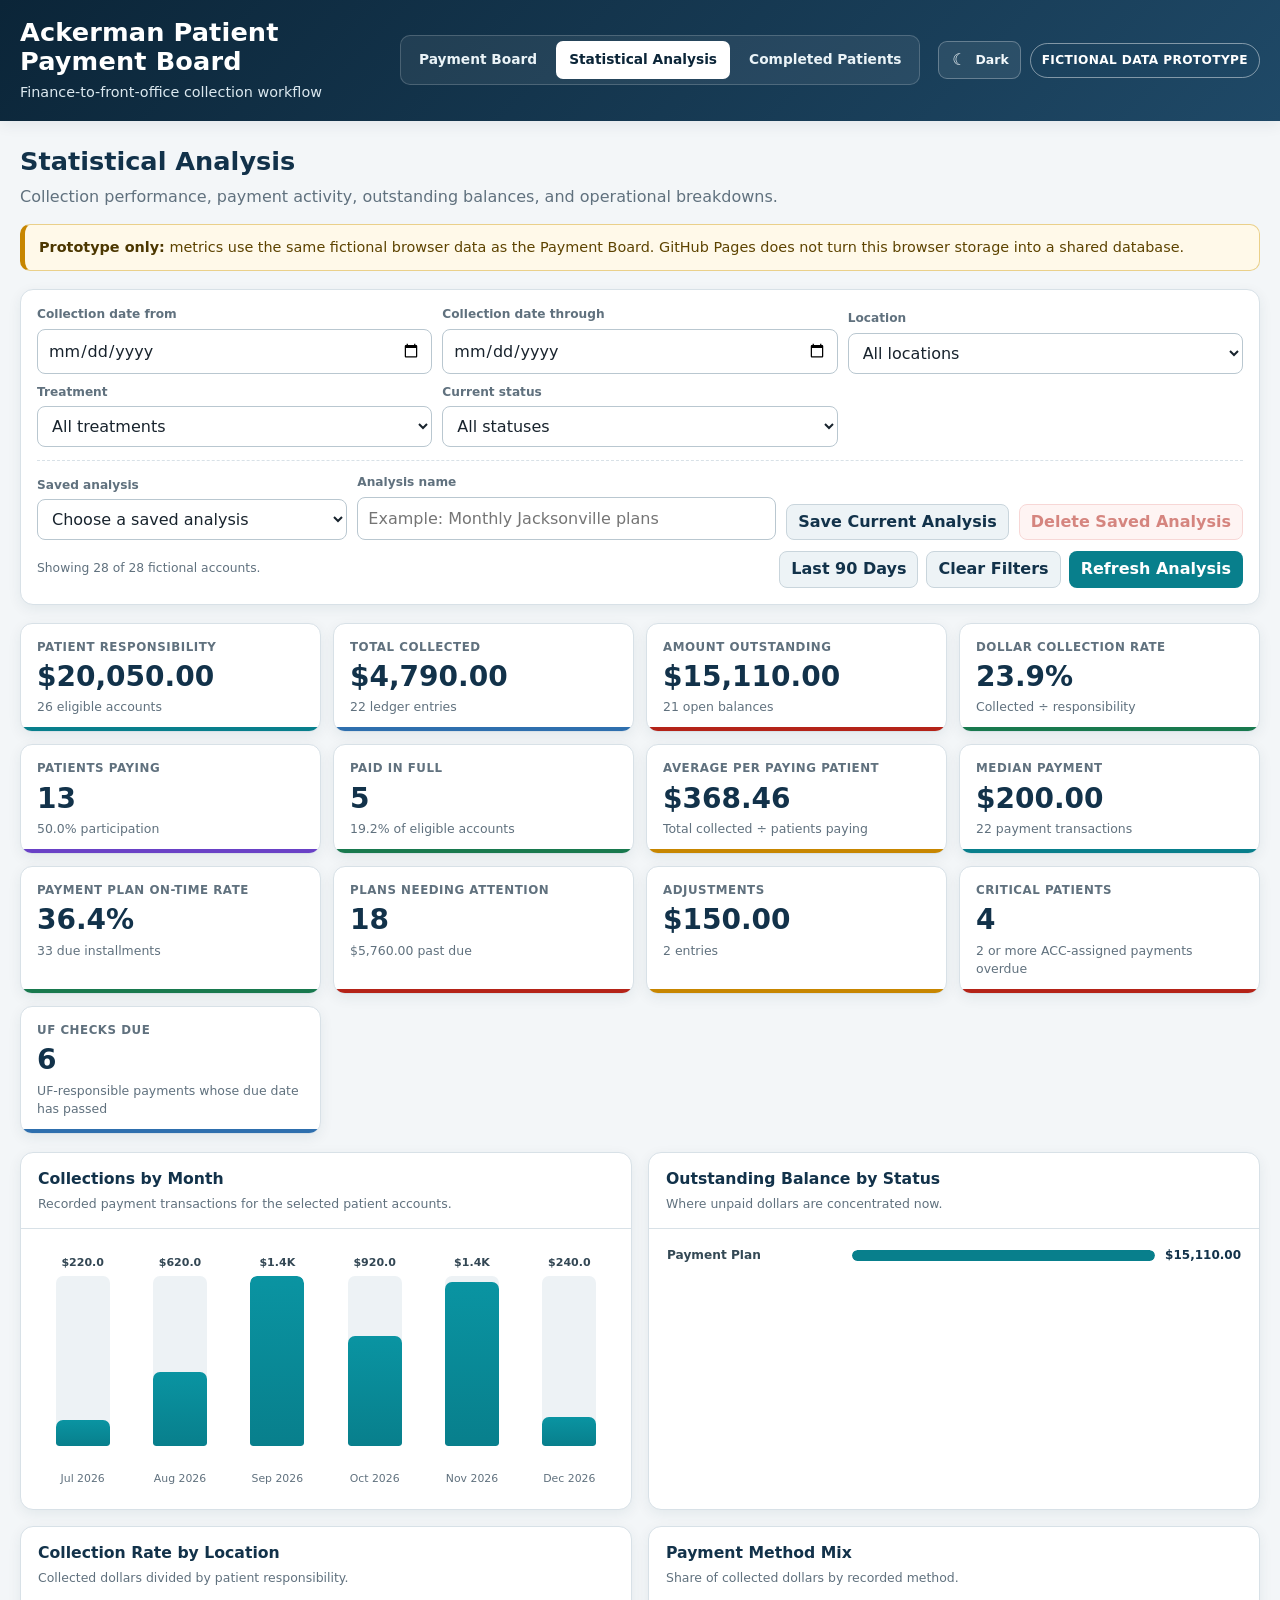
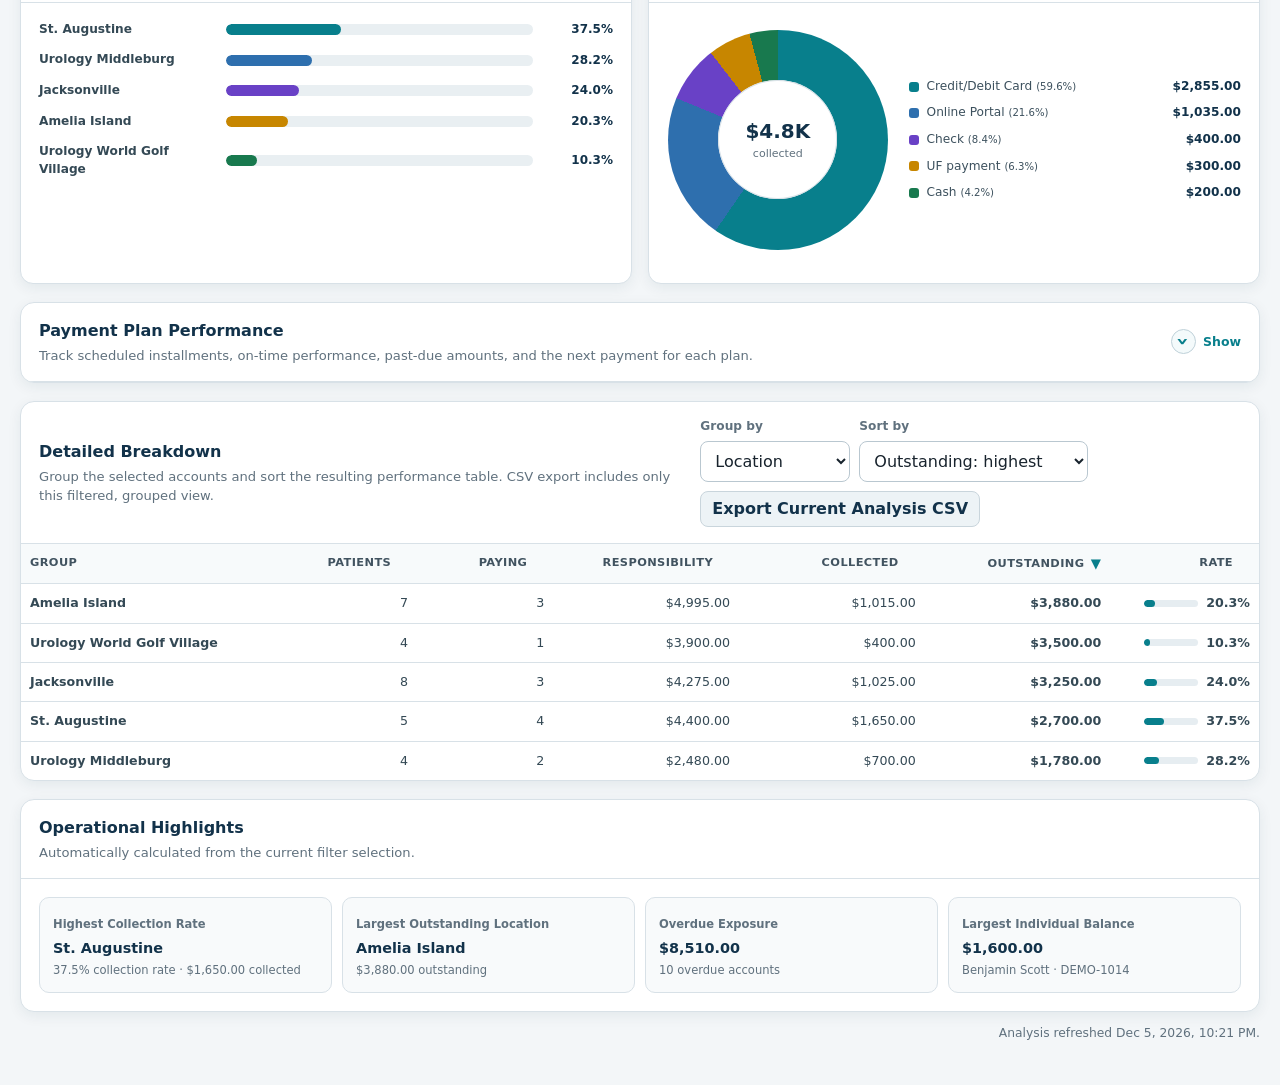
==== commit 188da83e: "Add files via upload" ====
--- a/analytics.html
+++ b/analytics.html
@@ -5,10 +5,22 @@
   <meta name="viewport" content="width=device-width, initial-scale=1.0">
   <meta name="description" content="Statistical analysis for the fictional Ackerman patient payment prototype.">
   <link rel="icon" href="data:,">
+  <script>
+    (() => {
+      try {
+        const savedTheme = localStorage.getItem("ackermanColorTheme");
+        if (savedTheme === "dark") {
+          document.documentElement.dataset.theme = "dark";
+          document.documentElement.style.colorScheme = "dark";
+        }
+      } catch (_) {}
+    })();
+  </script>
   <title>Ackerman Payment Statistical Analysis - Prototype</title>
-  <link rel="stylesheet" href="styles.css">
-  <script src="data.js" defer></script>
-  <script src="analytics.js" defer></script>
+  <link rel="stylesheet" href="styles.css?v=2.1.7">
+  <script src="theme.js?v=2.1.7" defer></script>
+  <script src="data.js?v=2.1.7" defer></script>
+  <script src="analytics.js?v=2.1.7" defer></script>
 </head>
 <body>
   <header class="app-header">
@@ -22,7 +34,13 @@
         <a class="active" href="analytics.html" aria-current="page">Statistical Analysis</a>
         <a href="completed.html">Completed Patients</a>
       </nav>
-      <div class="demo-chip">FICTIONAL DATA PROTOTYPE</div>
+      <div class="header-tools">
+        <button class="theme-toggle" type="button" data-theme-toggle aria-pressed="false" aria-label="Switch to dark mode" title="Switch to dark mode">
+          <span class="theme-toggle-icon" data-theme-icon aria-hidden="true">☾</span>
+          <span data-theme-label>Dark</span>
+        </button>
+        <div class="demo-chip">FICTIONAL DATA PROTOTYPE</div>
+      </div>
     </div>
   </header>
 
--- a/styles.css
+++ b/styles.css
@@ -39,6 +39,9 @@
   --chart-4: #c78600;
   --chart-5: #18794e;
   --chart-6: #b42318;
+  --navy: var(--navy-900);
+  --navy-700: var(--navy-800);
+  --teal: var(--teal-700);
 }
 
 * {
@@ -175,6 +178,47 @@
   font-weight: 800;
   letter-spacing: 0.03em;
   white-space: nowrap;
+}
+
+
+.header-tools {
+  display: inline-flex;
+  align-items: center;
+  justify-content: flex-end;
+  gap: 9px;
+  min-width: 0;
+}
+
+.theme-toggle {
+  min-height: 38px;
+  padding: 7px 11px;
+  border: 1px solid rgba(255, 255, 255, 0.28);
+  border-radius: 9px;
+  color: #f2f8fb;
+  background: rgba(255, 255, 255, 0.08);
+  display: inline-flex;
+  align-items: center;
+  justify-content: center;
+  gap: 7px;
+  font-size: 0.78rem;
+  font-weight: 800;
+  cursor: pointer;
+  white-space: nowrap;
+  transition: background .15s ease, border-color .15s ease, transform .08s ease;
+}
+
+.theme-toggle:hover {
+  border-color: rgba(255, 255, 255, 0.5);
+  background: rgba(255, 255, 255, 0.14);
+}
+
+.theme-toggle:active { transform: translateY(1px); }
+.theme-toggle-icon {
+  width: 18px;
+  display: inline-grid;
+  place-items: center;
+  font-size: 1rem;
+  line-height: 1;
 }
 
 .page-shell {
@@ -1342,11 +1386,15 @@
 
 @media (max-width: 1150px) {
   .header-inner {
-    grid-template-columns: minmax(230px, 1fr) auto;
+    grid-template-columns: minmax(230px, 1fr) auto auto;
   }
 
   .demo-chip {
     display: none;
+  }
+
+  .header-tools {
+    gap: 0;
   }
 
   .summary-grid {
@@ -1432,6 +1480,11 @@
   .header-inner {
     grid-template-columns: 1fr;
     align-items: start;
+  }
+
+  .header-tools {
+    width: 100%;
+    justify-content: flex-end;
   }
 
   .app-nav {
@@ -3550,3 +3603,369 @@
     display: none;
   }
 }
+
+
+/* Version 2.1.7 — dark mode -------------------------------------------------
+   A site-wide, persistent dark theme for all pages, tables, cards, dialogs,
+   payment windows, analytics, completed patients, and responsive layouts. */
+html[data-theme="dark"] {
+  --background: #081118;
+  --surface: #101b24;
+  --surface-muted: #14232d;
+  --border: #263a47;
+  --border-strong: #3a5362;
+  --text: #e8f0f5;
+  --muted: #a8bac5;
+  --muted-2: #7f95a3;
+  --shadow-sm: 0 5px 18px rgba(0, 0, 0, .28);
+  --shadow-md: 0 18px 42px rgba(0, 0, 0, .38);
+  --focus: 0 0 0 3px rgba(48, 190, 201, .24);
+
+  --ready: #10283a;
+  --ready-accent: #75b9e6;
+  --due: #322711;
+  --due-accent: #f0c56e;
+  --overdue: #35181b;
+  --overdue-accent: #ff8c86;
+  --partial: #302b12;
+  --partial-accent: #e8c85c;
+  --plan: #241b3a;
+  --plan-accent: #b89cff;
+  --paid: #123322;
+  --paid-accent: #72d49a;
+  --none: #1a2730;
+  --none-accent: #a9bac5;
+  --danger: #ff918c;
+  --success: #72d49a;
+  --warning: #f0c56e;
+  --chart-1: #3fc1ca;
+  --chart-2: #75b9e6;
+  --chart-3: #b89cff;
+  --chart-4: #e7bb4c;
+  --chart-5: #72d49a;
+  --chart-6: #ff8c86;
+  color-scheme: dark;
+}
+
+html[data-theme="dark"] body {
+  color: var(--text);
+  background: radial-gradient(circle at 50% -20%, #132635 0, #081118 42%, #071017 100%);
+}
+
+/* Header stays brand-dark in both themes, with a slightly brighter active tab. */
+html[data-theme="dark"] .app-header {
+  background: linear-gradient(135deg, #071b29, #123a52);
+  box-shadow: 0 4px 18px rgba(0, 0, 0, .34);
+}
+html[data-theme="dark"] .app-nav a.active {
+  color: #071b29;
+  background: #eaf4f8;
+}
+html[data-theme="dark"] .theme-toggle {
+  color: #f3fbff;
+  border-color: rgba(160, 215, 231, .38);
+  background: rgba(117, 185, 230, .10);
+}
+html[data-theme="dark"] .theme-toggle:hover {
+  background: rgba(117, 185, 230, .18);
+}
+
+/* Strong text that used navy on the light theme. */
+html[data-theme="dark"] :is(
+  .page-heading h2, .summary-value, .kpi-value, .panel-header h3,
+  .patient-name, .patient-link, .financial-line strong,
+  .financial-line.balance strong, .empty-state strong, .mini-card strong,
+  .detail-section h3, .chart-header h3, .horizontal-bar-value,
+  .donut-center strong, .legend-item strong, .insight-card strong,
+  .section-title-row h2, .record-count-badge, .plan-editor-header h3,
+  .document-list-heading h3, .document-info strong, .document-empty strong,
+  .responsibility-summary-card h3, .responsibility-summary-card > div strong,
+  .operation-card strong, .activity-heading strong,
+  .collapsed-financial-primary strong
+) {
+  color: #e8f4fa;
+}
+
+html[data-theme="dark"] :is(
+  .cell-primary, .date-main, .detail-item strong, .vertical-bar-value,
+  .horizontal-bar-label, .legend-item, .breakdown-table td,
+  .activity-content p, .collapsed-financial-primary,
+  #paymentPlanContext
+) {
+  color: #c6d5de;
+}
+
+html[data-theme="dark"] .mrn { color: #9bb0bd; }
+
+/* Inputs and editable controls */
+html[data-theme="dark"] :is(input, select, textarea) {
+  color: var(--text);
+  border-color: var(--border-strong);
+  background: #0d1821;
+  accent-color: #35b9c3;
+}
+html[data-theme="dark"] :is(input, select, textarea)::placeholder { color: #6f8592; }
+html[data-theme="dark"] :is(input, select, textarea):hover { border-color: #587484; }
+html[data-theme="dark"] :is(input, select, textarea):disabled {
+  color: #8295a1;
+  background: #17242d;
+}
+html[data-theme="dark"] input[type="date"]::-webkit-calendar-picker-indicator { filter: invert(.9); }
+
+/* Buttons */
+html[data-theme="dark"] .btn-secondary {
+  color: #dceaf1;
+  border-color: #39505e;
+  background: #1a2a34;
+}
+html[data-theme="dark"] .btn-ghost {
+  color: #cfe4ed;
+  border-color: #314754;
+  background: #101b24;
+}
+html[data-theme="dark"] .btn-danger {
+  color: #ffaaa6;
+  border-color: #713d3c;
+  background: #301b1d;
+}
+html[data-theme="dark"] .btn-success {
+  color: #90e2ae;
+  border-color: #35664a;
+  background: #183225;
+}
+
+/* Notice stays intentionally warm, but is toned down for a dark canvas. */
+html[data-theme="dark"] .notice {
+  color: #f3d68a;
+  border-color: #70591f;
+  border-left-color: #d5a82d;
+  background: #2a2413;
+}
+html[data-theme="dark"] .notice strong { color: #ffe3a0; }
+
+/* Tabs, table chrome, saved views, and analytics cards. */
+html[data-theme="dark"] .view-tabs { background: #0e1a23; }
+html[data-theme="dark"] .tab { color: #a9bac5; background: #17252f; }
+html[data-theme="dark"] .tab.active {
+  color: #eff8fb;
+  border-bottom-color: #101b24;
+  background: #101b24;
+}
+html[data-theme="dark"] .table-meta,
+html[data-theme="dark"] .section-title-row { background: #101b24; }
+html[data-theme="dark"] :is(
+  .payment-table th, .breakdown-table th, .history-table th,
+  .plan-performance-table th, .payments-schedule-table th,
+  .payment-ledger-table th
+) {
+  color: #b8cad4;
+  background: #14232d;
+}
+html[data-theme="dark"] .payment-table tbody tr:hover td { background: rgba(255,255,255,.025); }
+html[data-theme="dark"] .operation-card,
+html[data-theme="dark"] .insight-card {
+  color: var(--text);
+  background: #121f28;
+}
+html[data-theme="dark"] .operation-card:hover,
+html[data-theme="dark"] .operation-card.active { background: #172731; }
+html[data-theme="dark"] .vertical-bar-track,
+html[data-theme="dark"] .horizontal-bar-track,
+html[data-theme="dark"] .rate-track { background: #22323c; }
+html[data-theme="dark"] .donut { background: conic-gradient(#263741 0 100%); }
+
+/* Status rows remain instantly recognizable without glowing on a dark screen. */
+html[data-theme="dark"] .status-pill {
+  background: rgba(5, 13, 19, .48);
+}
+html[data-theme="dark"] .status-pill.grace { color: #efbd67; border-color: #a8772d; background: #302610; }
+html[data-theme="dark"] .status-pill.promise { color: #66d4da; border-color: #318f96; background: #102d31; }
+html[data-theme="dark"] .ledger-type.positive { background: #143323; }
+html[data-theme="dark"] .ledger-type.negative { background: #35191b; }
+html[data-theme="dark"] .plan-promise-callout { color: #7edee2; border-color: #327c82; background: #102d31; }
+html[data-theme="dark"] .plan-risk-callout { color: #ffaaa5; border-color: #75403e; background: #321a1c; }
+
+/* Modals and every nested payment/details window */
+html[data-theme="dark"] dialog {
+  color: var(--text);
+  background: #101b24;
+  box-shadow: 0 28px 88px rgba(0, 0, 0, .62);
+}
+html[data-theme="dark"] dialog::backdrop {
+  background: rgba(1, 7, 11, .76);
+  backdrop-filter: blur(3px);
+}
+html[data-theme="dark"] .modal-header { background: #0b2a3d; }
+html[data-theme="dark"] .modal-footer,
+html[data-theme="dark"] #detailsDialog .modal-footer { background: #0d1821; }
+html[data-theme="dark"] .form-callout,
+html[data-theme="dark"] #paymentPlanContext {
+  color: #b1c3cd;
+  border-color: #304957;
+  background: #12212a;
+}
+html[data-theme="dark"] .mini-card,
+html[data-theme="dark"] .responsibility-summary-card {
+  background: #13212b;
+}
+html[data-theme="dark"] .detail-item { border-bottom-color: #223540; }
+html[data-theme="dark"] #detailsDialog .detail-section { border-top-color: #223540; }
+html[data-theme="dark"] .payments-schedule-table th:last-child { background: #14232d; }
+html[data-theme="dark"] .payments-schedule-table td:last-child { background: #101b24; }
+html[data-theme="dark"] .activity-timeline::before { background: #2a3e4a; }
+html[data-theme="dark"] .activity-marker { border-color: #101b24; box-shadow: 0 0 0 1px #536b79; }
+html[data-theme="dark"] .activity-content { background: #13212b; }
+
+/* Active-board visual polish in dark mode. */
+html[data-theme="dark"] .payment-board-page .treatment-badge {
+  color: #d5e9f1;
+  border-color: #3d5967;
+  background: #162933;
+}
+html[data-theme="dark"] .payment-board-page .status-note-input { background: rgba(8, 18, 25, .88); }
+html[data-theme="dark"] .payment-board-page .financial-line.balance { background: rgba(29, 45, 55, .78); }
+html[data-theme="dark"] .payment-board-page .status-overdue-amount {
+  color: #ffaaa5;
+  border-color: rgba(255, 140, 134, .28);
+  background: rgba(78, 24, 26, .68);
+}
+html[data-theme="dark"] .payment-board-page .status-due-amount {
+  color: #f4cd79;
+  border-color: rgba(240, 197, 110, .28);
+  background: rgba(68, 49, 15, .68);
+}
+html[data-theme="dark"] .row-collapse-toggle {
+  color: #bfe1ee;
+  border-color: #3c5968;
+  background: rgba(13, 28, 37, .92);
+}
+html[data-theme="dark"] .row-collapse-toggle:hover { background: #172a35; border-color: #5a7d8e; }
+html[data-theme="dark"] .collapsed-financial-primary { color: #bbced8; }
+html[data-theme="dark"] .collapsed-financial-secondary { color: #91a6b3; }
+
+/* Miscellaneous legacy light surfaces used throughout older workflows. */
+html[data-theme="dark"] :is(
+  .document-card, .plan-summary, .installment-card, .history-card,
+  .adjustment-card, .detail-note, .completed-financial-box
+) { background: #13212b; }
+html[data-theme="dark"] :is(.document-empty, .plan-empty, .empty-callout) { background: #12202a; }
+
+/* Scrollbars: subtle enough for all long dialogs and tables. */
+html[data-theme="dark"] * {
+  scrollbar-color: #3b5665 #0c171f;
+}
+html[data-theme="dark"] *::-webkit-scrollbar { width: 11px; height: 11px; }
+html[data-theme="dark"] *::-webkit-scrollbar-track { background: #0c171f; }
+html[data-theme="dark"] *::-webkit-scrollbar-thumb {
+  border: 2px solid #0c171f;
+  border-radius: 999px;
+  background: #3b5665;
+}
+html[data-theme="dark"] *::-webkit-scrollbar-thumb:hover { background: #4d6d7e; }
+
+/* Additional dark-mode coverage for legacy workflow surfaces and callouts. */
+html[data-theme="dark"] .notes-box,
+html[data-theme="dark"] .plan-schedule-wrap,
+html[data-theme="dark"] .document-item,
+html[data-theme="dark"] .responsibility-option,
+html[data-theme="dark"] .plan-total-row.manual,
+html[data-theme="dark"] .status-note-readonly {
+  color: #c6d5de;
+  border-color: var(--border);
+  background: #121f28;
+}
+html[data-theme="dark"] .responsibility-option:has(input:checked) {
+  color: #e2f3f6;
+  border-color: #36aebb;
+  background: #123039;
+}
+html[data-theme="dark"] .plan-target-note {
+  color: #a9d7df;
+  background: #122a31;
+}
+html[data-theme="dark"] .plan-schedule-table th {
+  color: #b8cad4;
+  background: #14232d;
+}
+html[data-theme="dark"] .plan-total-row.balanced {
+  color: #92ddb0;
+  border-color: #3b6e50;
+  background: #153024;
+}
+html[data-theme="dark"] .plan-total-row.unbalanced,
+html[data-theme="dark"] .completion-balance-callout.has-balance,
+html[data-theme="dark"] .completion-summary-callout.has-balance {
+  color: #f2cf7d;
+  border-color: #745e25;
+  background: #302711;
+}
+html[data-theme="dark"] .plan-payment-context {
+  color: #cfbfff;
+  border-color: #55437c;
+  background: #241d35;
+}
+html[data-theme="dark"] .document-warning,
+html[data-theme="dark"] .uf-check-flag {
+  color: #f0cf7d;
+  border-color: #735d25;
+  background: #302711;
+}
+html[data-theme="dark"] .document-type {
+  color: #c8b4ff;
+  background: #2a2140;
+}
+html[data-theme="dark"] .health-green {
+  border-left-color: var(--paid-accent) !important;
+  background: #123021;
+}
+html[data-theme="dark"] .health-yellow {
+  border-left-color: #e7b942 !important;
+  background: #332a12;
+}
+html[data-theme="dark"] .health-red {
+  border-left-color: var(--overdue-accent) !important;
+  background: #36191b;
+}
+html[data-theme="dark"] .status-pill.health-green {
+  color: #79d99d;
+  border-color: #42815a;
+  background: #173726;
+}
+html[data-theme="dark"] .status-pill.health-yellow {
+  color: #f1cc6b;
+  border-color: #8a6c21;
+  background: #352b11;
+}
+html[data-theme="dark"] .status-pill.health-red {
+  color: #ff9a94;
+  border-color: #82413f;
+  background: #38191c;
+}
+html[data-theme="dark"] .status-pill.uf-flag {
+  color: #86c7ef;
+  border-color: #477d9e;
+  background: #122b3a;
+}
+html[data-theme="dark"] .status-pill.uf-age {
+  color: #b2c5d0;
+  border-color: #49606e;
+  background: #17242d;
+}
+html[data-theme="dark"] .toast {
+  color: #bce9cc;
+  border-color: #41765a;
+  border-left-color: var(--success);
+  background: #173126;
+}
+html[data-theme="dark"] .toast.error {
+  color: #ffb0ab;
+  border-color: #7b4140;
+  border-left-color: var(--danger);
+  background: #351b1d;
+}
+html[data-theme="dark"] .activity-content p { color: #c1d1da; }
+html[data-theme="dark"] .status-note-readonly { color: #b9cad4; }
+html[data-theme="dark"] .payment-board-page .status-note-input::placeholder { color: #78909d; }
+html[data-theme="dark"] .payments-schedule-table td:last-child {
+  border-left-color: #263a47;
+}
